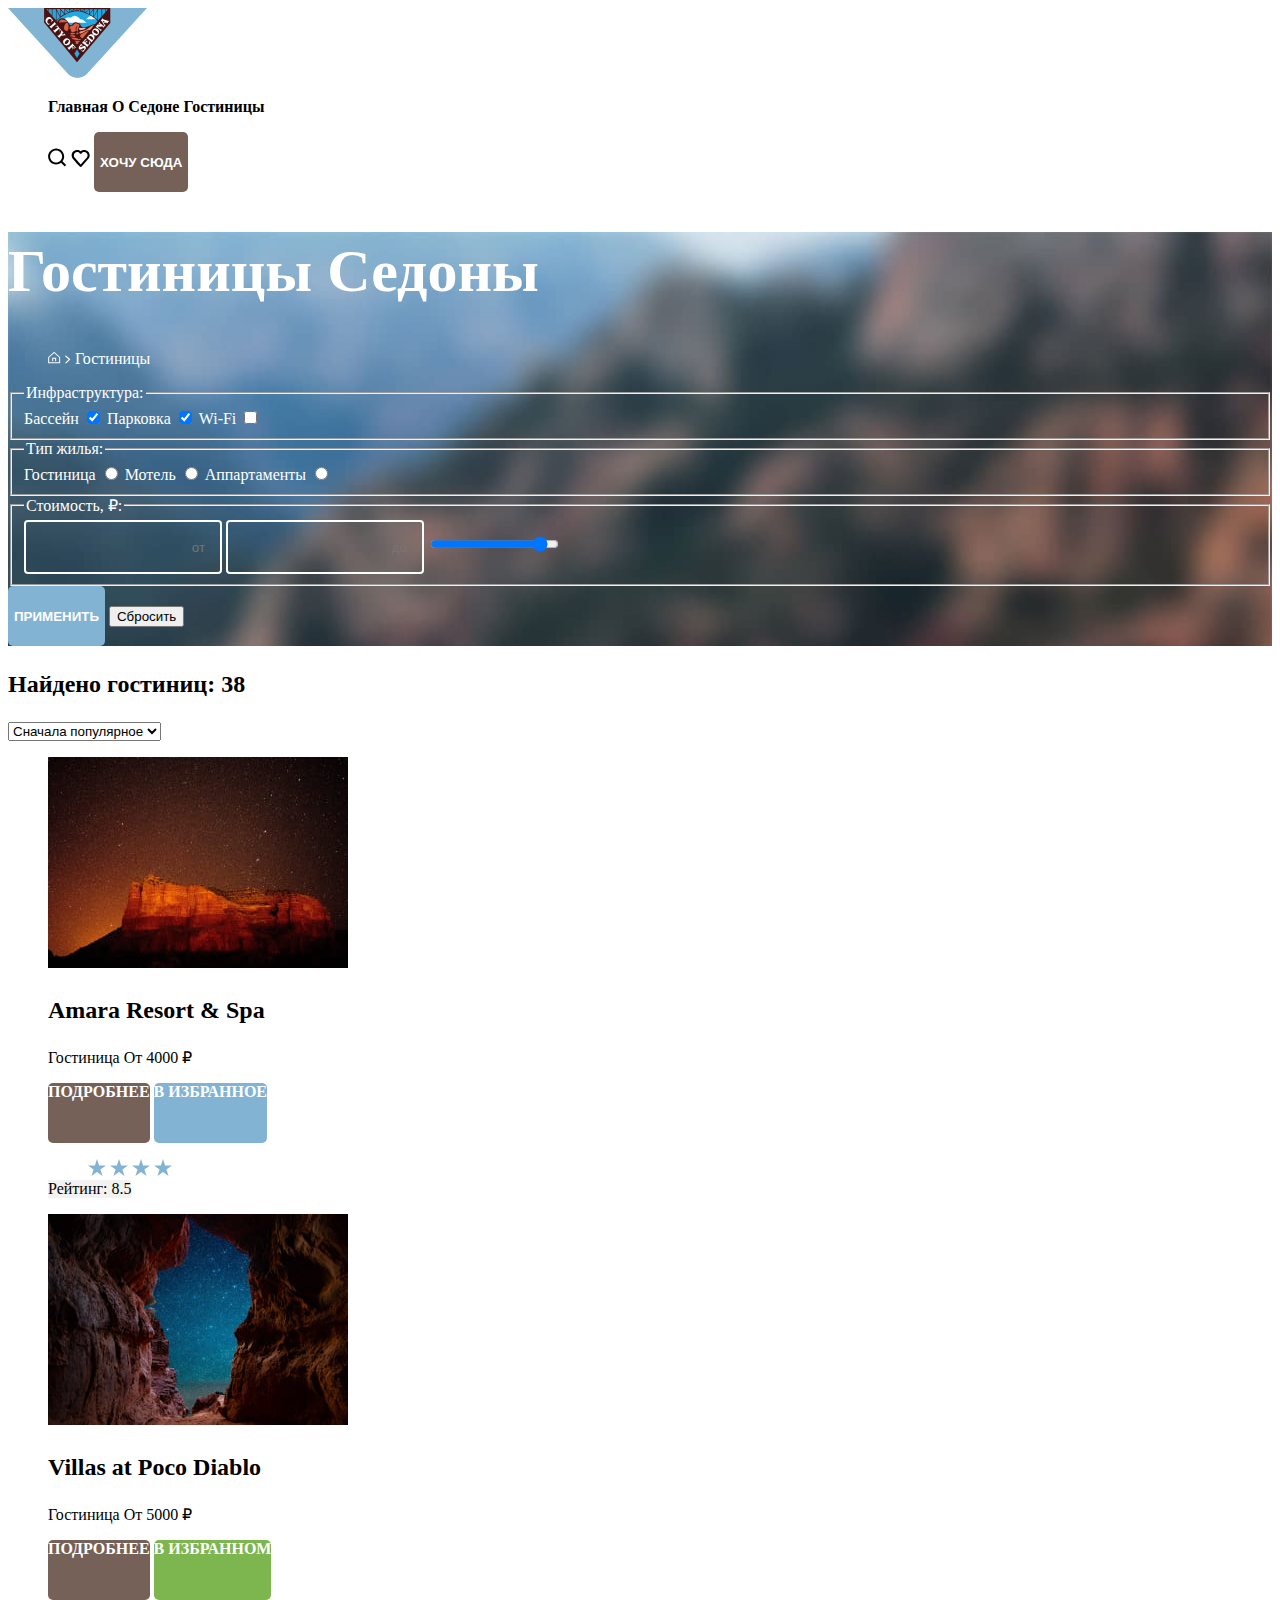
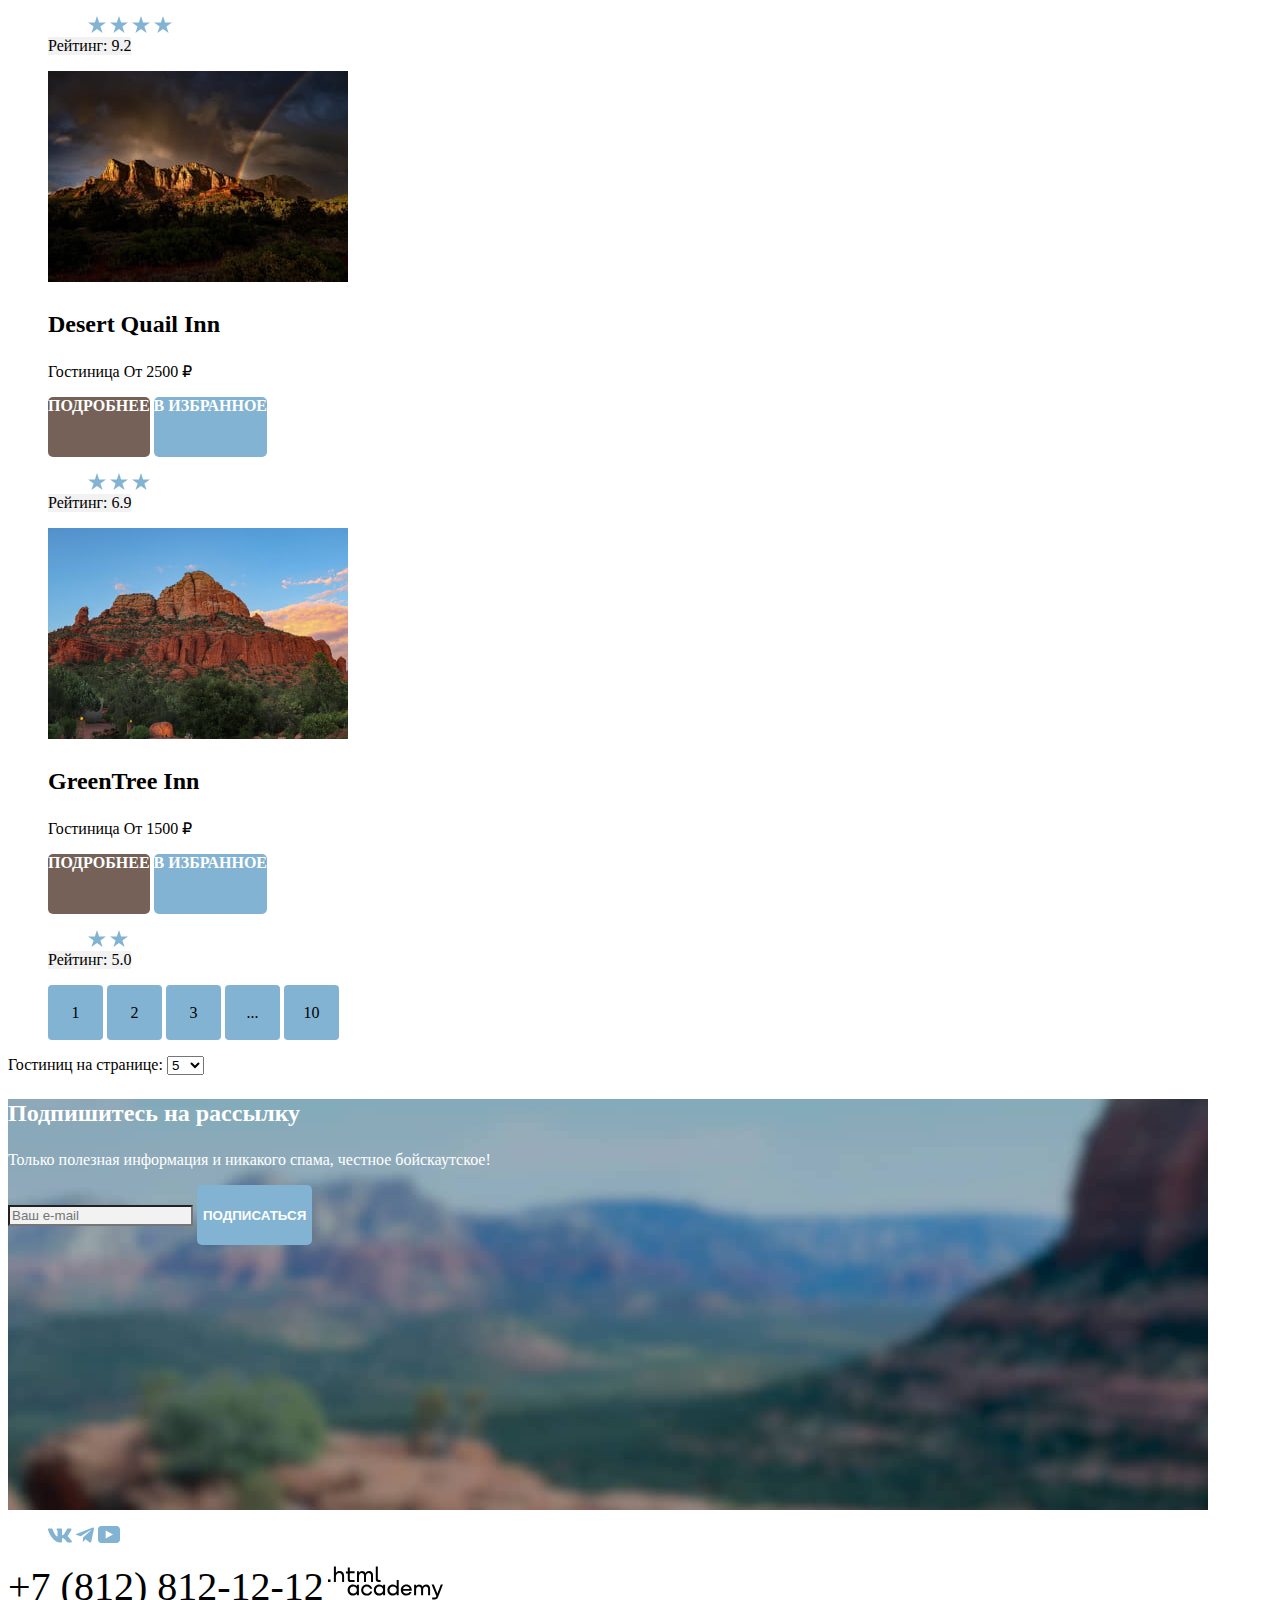
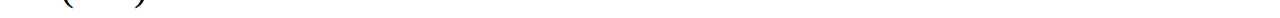
==== catalog.html @ d9f33fc0 "доработка стилизации" ====
<!DOCTYPE html>
<html lang="ru">
  <head>
    <meta charset="utf-8" />
    <title>Седона каталог</title>
    <link rel="stylesheet" href="styles/styles.css"/>
  </head>
  <body>
    <header class="page-header">
      <nav class="navigation">
        <a href="index.html" class="logo">
          <img src="images/logo.svg" height="70" width="139" alt="Логотип" />
        </a>
        <ul class="navigation-list">
          <li class="navigation-item">
            <a class="navigation-link" href="#">Главная</a>
          </li>
          <li class="navigation-item">
            <a class="navigation-link" href="#">О Седоне</a>
          </li>
          <li class="navigation-item current-page">
            <a class="navigation-link" href="#">Гостиницы</a>
          </li>
        </ul>
        <ul class="navigation-list navigation-user">
          <li class="navigation-item">
            <a class="navigation-link search" href="#">
              <span class="visually-hidden"> Поиск </span>
            </a>
          </li>
          <li class="navigation-item">
            <a class="navigation-link favorite" href="#">
              <span class="visually-hidden"> Избранное </span>
            </a>
          </li>
          <li class="navigation-item">
            <button class="button button-brown">Хочу сюда</button>
          </li>
        </ul>
      </nav>
    </header>
    <main class="inner">
      <section class="filter_block">
        <header class="inner-header">
          <h1 class="inner-header-title headline_1">Гостиницы Седоны</h1>
          <ol class="breadcrubs">
            <li class="breadcrubs-item">
              <a class="home_page" href="index.html">
                <span class="visually-hidden"> Главная </span>
              </a>
            </li>
            <li class="breadcrubs-item">
              <span class="breadcrubs_arrow"></span>
            </li>
            <li class="breadcrubs-item">
              <a class="breadcrubs_hotels"> Гостиницы </a>
            </li>
          </ol>
        </header>
        <section class="filter">
          <h2 class="visually-hidden headline_2">Фильтрация каталога</h2>
          <form action="https://echo.htmlacademy.ru/" method="post">
            <fieldset class="infra">
              <legend>Инфраструктура:</legend>
              <label>
                Бассейн
                <input type="checkbox" name="swimming-pool" checked />
              </label>
              <label>
                Парковка
                <input type="checkbox" name="parking" checked />
              </label>
              <label>
                Wi-Fi
                <input type="checkbox" name="wi-fi" />
              </label>
            </fieldset>
            <fieldset class="type">
              <legend>Тип жилья:</legend>
              <label>
                Гостиница
                <input type="radio" name="type" value="Hotel" />
              </label>
              <label>
                Мотель
                <input type="radio" name="type" value="Motel" />
              </label>
              <label>
                Аппартаменты
                <input type="radio" name="type" value="Apartments" />
              </label>
            </fieldset>
            <fieldset class="price-filter">
              <legend>Стоимость, ₽:</legend>
              <input
                class="begin-price"
                name="begin-price"
                type="text"
                placeholder="от"
              />
              <input
                class="end-price"
                name="end-price"
                type="text"
                placeholder="до"
              />
              <input type="range" min="0" max="10000" step="100" value="9000" />
            </fieldset>
            <button class="button button-blue" type="submit">Применить</button>
            <button class="reset-button" type="reset">Сбросить</button>
          </form>
        </section>
      </section>
      <section class="catalog-sort">
        <h2 class="visually-hidden headline_2">Каталог гостиниц</h2>
        <h3 class="count-of-hotels headline_3">Найдено гостиниц: 38</h3>
        <select class="sort" aria-label="Сортировка">
          <option value="popular">Сначала популярное</option>
          <option value="cheap">Сначала дешёвое</option>
          <option value="expensive">Сначала дорогое</option>
        </select>
      </section>
      <section class="catalog">
        <ul class="hotel-list">
          <li class="hotel-card">
            <a class="hotel-card-link" href="#">
              <img
                src="images/catalog/hotel-1.jpg"
                width="300"
                height="211"
                alt="Amara Resort & Spa"
              />
              <h3 class="hotel-card-title headline_3">Amara Resort & Spa</h3>
            </a>
            <p class="texts">
              <span class="hotel-type">Гостиница</span>
              <span class="hotel-price">От 4000 ₽</span>
            </p>
            <p class="btns">
              <a class="button button-brown" href="#">Подробнее</a>
              <a class="button button-blue" href="#">В избранное</a>
            </p>
            <p class="rating">
              <ul class="stars">
                <li><span></span></li>
                <li><span></span></li>
                <li><span></span></li>
                <li><span></span></li>
              </ul>
              <span class="rate-text">Рейтинг: 8.5</span>
            </p>
          </li>
          <li class="hotel-card">
            <a class="hotel-card-link" href="#">
              <img
                src="images/catalog/hotel-2.jpg"
                width="300"
                height="211"
                alt="Villas at Poco Diablo"
              />
              <h3 class="hotel-card-title headline_3">Villas at Poco Diablo</h3>
            </a>
            <p class="texts">
              <span class="hotel-type">Гостиница</span>
              <span class="hotel-price">От 5000 ₽</span>
            </p>
            <p class="btns">
              <a class="button button-brown" href="#">Подробнее</a>
              <a class="button button-green" href="#">В избранном</a>
            </p>
            <p class="rating">
              <ul class="stars">
                <li><span></span></li>
                <li><span></span></li>
                <li><span></span></li>
                <li><span></span></li>
              </ul>
              <span class="rate-text">Рейтинг: 9.2</span>
            </p>
          </li>
          <li class="hotel-card">
            <a class="hotel-card-link" href="#">
              <img
                src="images/catalog/hotel-3.jpg"
                width="300"
                height="211"
                alt="Desert Quail Inn"
              />
              <h3 class="hotel-card-title headline_3">Desert Quail Inn</h3>
            </a>
            <p class="texts">
              <span class="hotel-type">Гостиница</span>
              <span class="hotel-price">От 2500 ₽</span>
            </p>
            <p class="btns">
              <a class="button button-brown" href="#">Подробнее</a>
              <a class="button button-blue" href="#">В избранное</a>
            </p>
            <p class="rating">
              <ul class="stars">
                <li><span></span></li>
                <li><span></span></li>
                <li><span></span></li>
              </ul>
              <span class="rate-text">Рейтинг: 6.9</span>
            </p>
          </li>
          <li class="hotel-card">
            <a class="hotel-card-link" href="#">
              <img
                src="images/catalog/hotel-4.jpg"
                width="300"
                height="211"
                alt="GreenTree Inn"
              />
              <h3 class="hotel-card-title headline_3">GreenTree Inn</h3>
            </a>
            <p class="texts">
              <span class="hotel-type">Гостиница</span>
              <span class="hotel-price">От 1500 ₽</span>
            </p>
            <p class="btns">
              <a class="button button-brown" href="#">Подробнее</a>
              <a class="button button-blue" href="#">В избранное</a>
            </p>
            <p class="rating">
              <ul class="stars">
                <li><span></span></li>
                <li><span></span></li>
              </ul>
              <span class="rate-text">Рейтинг: 5.0</span>
            </p>
          </li>
        </ul>
        <div class="decorate"></div>
        <div class="paginatoin">
          <ul class="pagination-list">
            <li class="pagination-item">
              <a class="pagination-link pagination-current">1</a>
            </li>
            <li class="pagination-item">
              <a class="pagination-link" href="#">2</a>
            </li>
            <li class="pagination-item">
              <a class="pagination-link" href="#">3</a>
            </li>
            <li class="pagination-item">
              <a class="pagination-link" href="#">...</a>
            </li>
            <li class="pagination-item">
              <a class="pagination-link" href="#">10</a>
            </li>
          </ul>
          <span class="hotels-on-page-text">Гостиниц на странице:</span>
          <select class="hotels-on-page-input">
            <option>5</option>
            <option>10</option>
            <option>15</option>
            <option>20</option>
          </select>
        </div>
      </section>
      <section class="subscribe">
        <h3 class="headline_3">Подпишитесь на рассылку</h3>
        <p>
          Только полезная информация и никакого спама, честное бойскаутское!
        </p>
        <form action="https://echo.htmlacademy.ru/" method="post">
          <input type="email" name="e-mail" placeholder="Ваш e-mail" />
          <button class="button button-blue" type="submit">Подписаться</button>
        </form>
      </section>
    </main>
    <footer>
      <ul class="social-list">
        <li>
          <a class="social-vk" href="https://vk.com/htmlacademy">
            <span class="visually-hidden">Вконтакте</span>
          </a>
        </li>
        <li>
          <a class="social-telegramm" href="https://t.me/htmlacademy">
            <span class="visually-hidden">Телеграмм</span>
          </a>
        </li>
        <li>
          <a class="social-youtube" href="https://www.youtube.com/user/htmlacademyru">
            <span class="visually-hidden">Youtube</span>
          </a>
        </li>
      </ul>
      <a class="telnumber" href="tel:88128121212">+7 (812) 812-12-12</a>
      <a class="htmlacademy-logo" href="https://htmlacademy.ru/">
        <img
          src="images/htmlacademy_logo.svg"
          width="115"
          height="34"
          alt="Логотип htmlacademy"
        />
      </a>
    </footer>
  </body>
</html>
---- styles/styles.css ----
@font-face {
  font-family: "PT Sans";
  font-style: normal;
  font-weight: 400;
  src: url("../fonts/ptsans-400.woff2") format("woff2");
  font-display: swap;
}

@font-face {
  font-family: "PT Sans";
  font-style: normal;
  font-weight: 700;
  src: url("../fonts/ptsans-700.woff2") format("woff2");
  font-display: swap;
}

.visually-hidden {
  display: none;
}

.navigation li {
  display: inline;
  list-style: none;
  font-weight: 700;
}
.search::before {
  content: url(../images/search.svg);
}

.favorite::before {
  content: url(../images/favorite.svg);
}

body {
  font-family: "PT Sans";
}

.visually-hidden {
  display: none;
}

.search-hotel span {
  font-weight: 700;
  font-size: 30px;
  line-height: 36px;
}

.telnumber {
  font-size: 40px;
}

.headline_1 {
  font-weight: 700;
  font-size: 60px;
  line-height: 78px;
}

.headline_2 {
  font-weight: 700;
  font-size: 30px;
  line-height: 36px;
}

.headline_3 {
  font-weight: 700;
  font-size: 24px;
  line-height: 28px;
}

.welcome {
  background-image: url(../images/index_background.jpg);
  background-repeat: no-repeat;
}

.welcome-footer h2 {
  text-transform: uppercase;
}

.welcome-decoration {
  background-image: url(../images/decorate_header.svg);
  background-repeat: no-repeat;
  height: 57px;
}

.advantages-item {
  background-color: rgba(131, 179, 211, 1);
  color: #fff;
}

.advantages-item:nth-child(2n+3) {
  background-color: rgba(131, 179, 211, 0.12);
  color: black;
}

.advantages-item:nth-child(4) {
  background-color: rgba(131, 179, 211, 0.2);
  color: black;
}

.advantages-subitem:nth-child(2n+1) {
  background-color: rgba(131, 179, 211, 0.12);
}

.subscribe {
  background-image: url(../images/subscribe_background.jpg);
  background-repeat: no-repeat;
  color: #fff;
  height: 411px;
}

.filter_block {
  background-image: url(../images/catalog_background.jpg);
  background-repeat: no-repeat;
  background-size: cover;
  color: #fff;
}

.inner-header a {
  color: #fff;
}

a {
  text-decoration: none;
  color: black;
}

li {
  list-style: none;
}
a.button {
  display: inline-block;
}

.button {
  text-transform: uppercase;
  color: #fff;
  font-weight: 700;
  border-radius: 5px;
  height: 60px;
  border: none;
  text-align: right;
}

.begin-price, .end-price {
  height: 48px;
  border: 2px #fff solid;
  border-radius: 4px;
  color: #fff;
  background: transparent;
  padding-right: 15px;
}

.begin-price, .end-price::placeholder {
  text-align: end;
}

.button-brown {
  background: rgba(117, 97, 87, 1);
}

.button-blue {
  background: rgba(130, 179, 211, 1);
}

.button-green {
  background: rgba(125, 181, 79, 1);
}

input {
  background-color: rgba(242, 242, 242, 1);
}

.rate-text {
  display: inline-block;
  background-color: rgba(242, 242, 242, 1);
}

.stars li {
  display: inline;
  background-repeat: no-repeat;
}

.stars span::before {
  content: url(../images/catalog/star.svg);
}

.social-list li {
  display: inline;
  list-style: none;
}

.social-vk::before {
  content: url(../images/vkontakte_icon.svg);
}

.social-telegramm::before {
  content: url(../images/telegram_icon.svg);
}

.social-youtube::before {
  content: url(../images/youtube_icon.svg);
}

.pagination-item {
  display: inline-block;
  text-align: center;

}

.pagination-link {
  display: block;
  width: 55px;
  height: 55px;
  border-radius: 4px;
  line-height: 55px;
  background-color: rgba(130, 179, 211, 1);
}

.breadcrubs-item {
  display: inline;
  list-style: none;
}

.home_page::after {
  content: url(../images/breadcrubs_home.svg);
}

.breadcrubs_arrow::before{
  content: url(../images/arrow.svg);
}
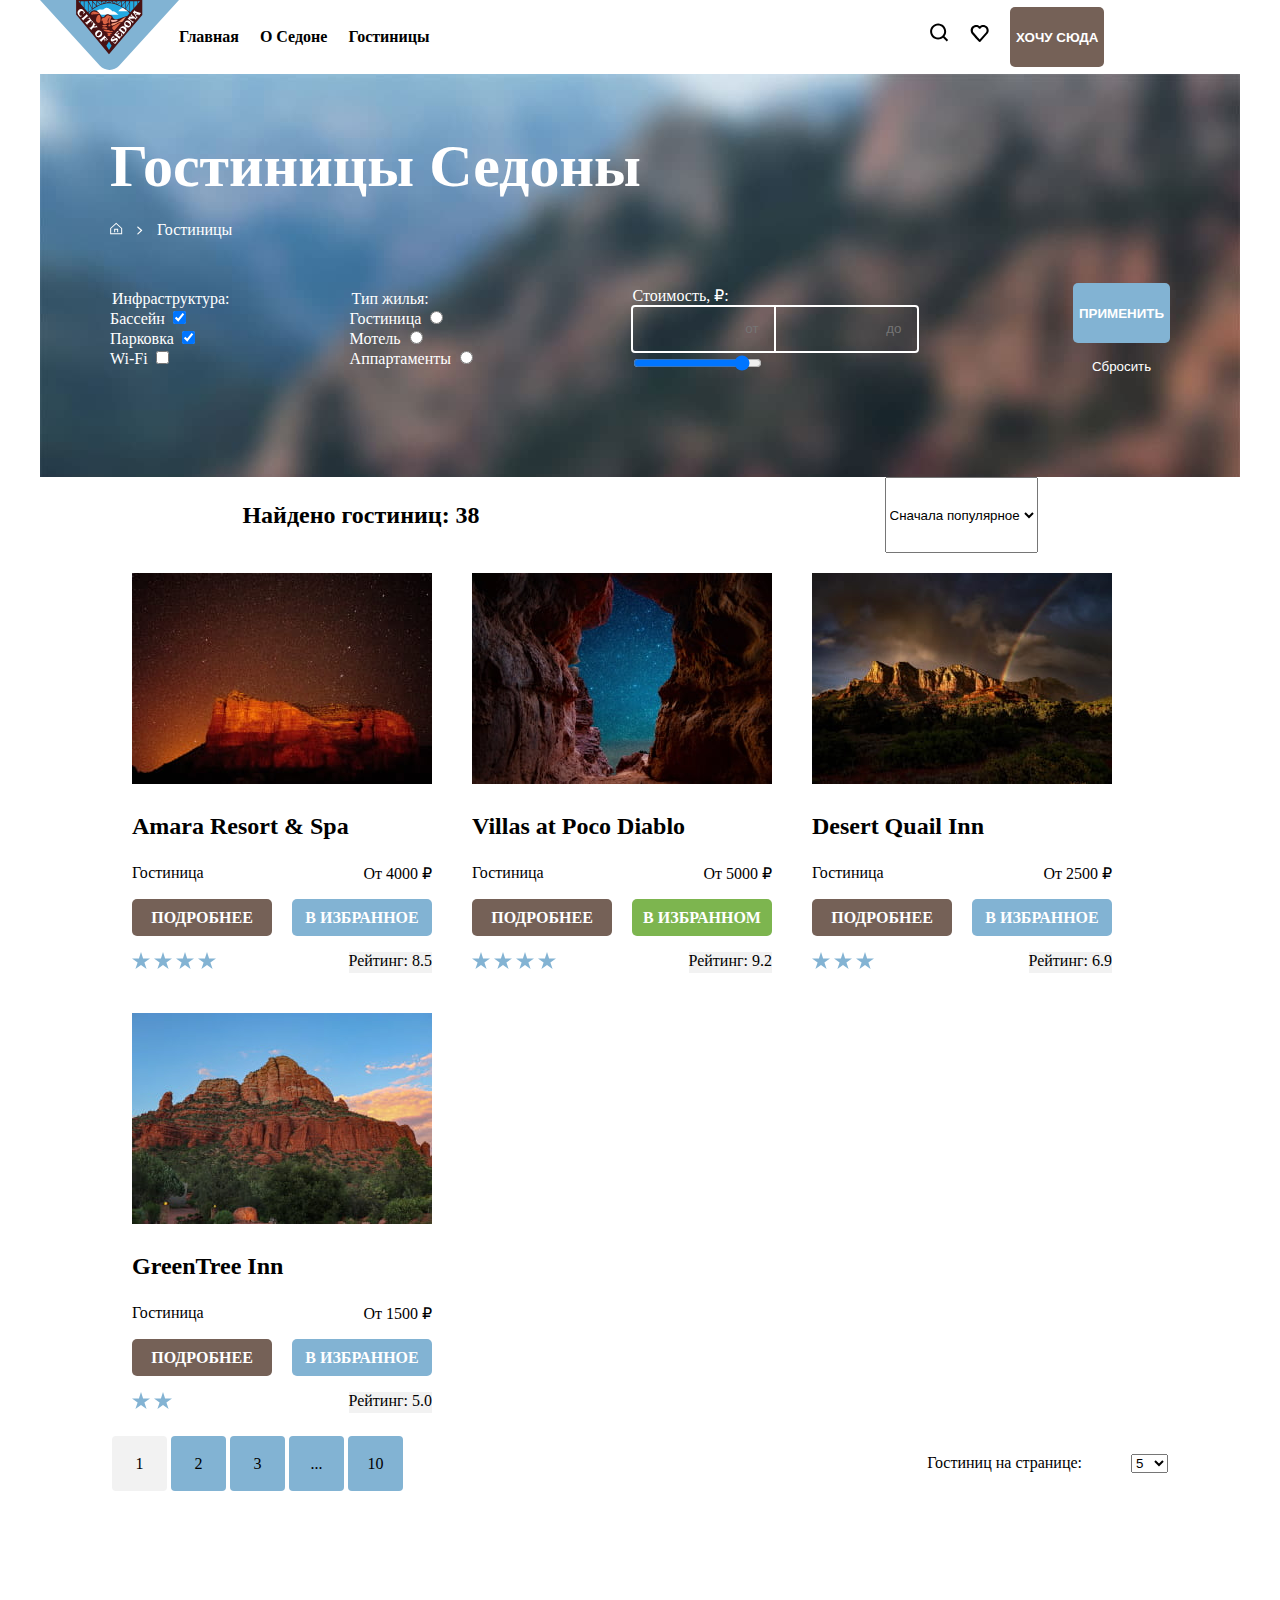
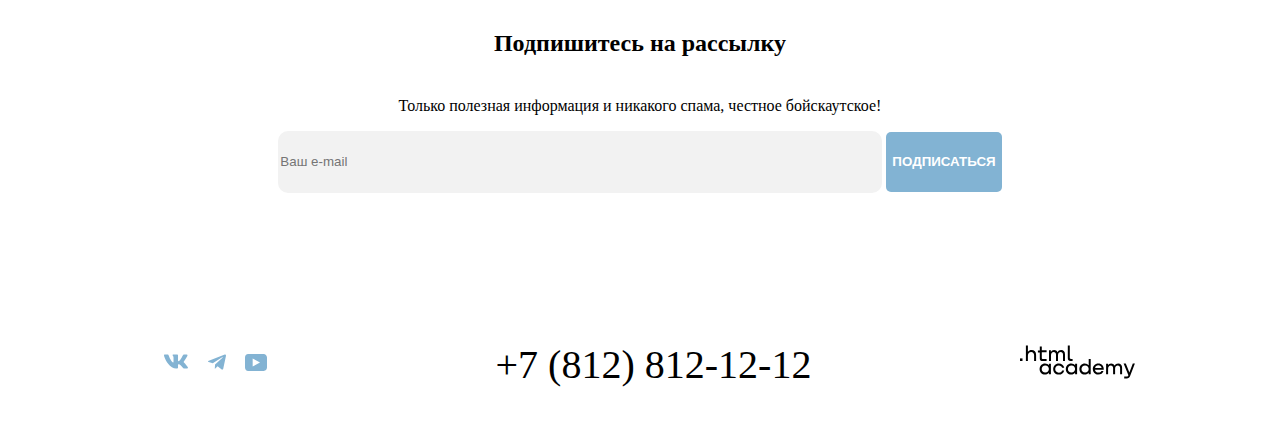
==== commit 7a3cda06: "Merge pull request #5 from Tolyzenkov/master" ====
--- a/catalog.html
+++ b/catalog.html
@@ -1,10 +1,12 @@
 <!DOCTYPE html>
 <html lang="ru">
+
   <head>
     <meta charset="utf-8" />
     <title>Седона каталог</title>
-    <link rel="stylesheet" href="styles/styles.css"/>
+    <link rel="stylesheet" href="styles/styles.css" />
   </head>
+
   <body>
     <header class="page-header">
       <nav class="navigation">
@@ -13,7 +15,7 @@
         </a>
         <ul class="navigation-list">
           <li class="navigation-item">
-            <a class="navigation-link" href="#">Главная</a>
+            <a class="navigation-link" href="index.html">Главная</a>
           </li>
           <li class="navigation-item">
             <a class="navigation-link" href="#">О Седоне</a>
@@ -40,236 +42,216 @@
       </nav>
     </header>
     <main class="inner">
-      <section class="filter_block">
-        <header class="inner-header">
-          <h1 class="inner-header-title headline_1">Гостиницы Седоны</h1>
-          <ol class="breadcrubs">
-            <li class="breadcrubs-item">
-              <a class="home_page" href="index.html">
-                <span class="visually-hidden"> Главная </span>
-              </a>
-            </li>
-            <li class="breadcrubs-item">
-              <span class="breadcrubs_arrow"></span>
-            </li>
-            <li class="breadcrubs-item">
-              <a class="breadcrubs_hotels"> Гостиницы </a>
-            </li>
-          </ol>
-        </header>
-        <section class="filter">
-          <h2 class="visually-hidden headline_2">Фильтрация каталога</h2>
+      <div class="inner_wrapper">
+        <section class="filter_block">
+          <div class="filter_block_wrapper">
+            <header class="inner-header">
+              <h1 class="inner-header-title headline_1">Гостиницы Седоны</h1>
+              <ol class="breadcrubs">
+                <li class="breadcrubs-item">
+                  <a class="home_page" href="index.html">
+                    <span class="visually-hidden"> Главная </span>
+                  </a>
+                </li>
+                <li class="breadcrubs-item">
+                  <span class="breadcrubs_arrow"></span>
+                </li>
+                <li class="breadcrubs-item">
+                  <a class="breadcrubs_hotels"> Гостиницы </a>
+                </li>
+              </ol>
+            </header>
+            <section class="filter">
+              <h2 class="visually-hidden headline_2">Фильтрация каталога</h2>
+              <form class="filter_form" action="https://echo.htmlacademy.ru/" method="post">
+                <div class="filter_type_wrapper">
+                  <fieldset class="infra">
+                    <legend>Инфраструктура:</legend>
+                    <label>
+                      Бассейн
+                      <input type="checkbox" name="swimming-pool" checked />
+                    </label>
+                    <label>
+                      Парковка
+                      <input type="checkbox" name="parking" checked />
+                    </label>
+                    <label>
+                      Wi-Fi
+                      <input type="checkbox" name="wi-fi" />
+                    </label>
+                  </fieldset>
+                  <fieldset class="type">
+                    <legend>Тип жилья:</legend>
+                    <label>
+                      Гостиница
+                      <input type="radio" name="type" value="Hotel" />
+                    </label>
+                    <label>
+                      Мотель
+                      <input type="radio" name="type" value="Motel" />
+                    </label>
+                    <label>
+                      Аппартаменты
+                      <input type="radio" name="type" value="Apartments" />
+                    </label>
+                  </fieldset>
+                </div>
+                <fieldset class="price-filter">
+                  <legend>Стоимость, ₽:</legend>
+                  <input class="begin-price" name="begin-price" type="text" placeholder="от" />
+                  <input class="end-price" name="end-price" type="text" placeholder="до" />
+                  <input type="range" min="0" max="10000" step="100" value="9000" />
+                </fieldset>
+                <div class="filter_buttons_wrapper">
+                  <button class="button button-blue" type="submit">Применить</button>
+                  <button class="reset-button" type="reset">Сбросить</button>
+                </div>
+              </form>
+            </section>
+          </div>
+        </section>
+        <section class="catalog-sort">
+          <h2 class="visually-hidden headline_2">Каталог гостиниц</h2>
+          <h3 class="count-of-hotels headline_3">Найдено гостиниц: 38</h3>
+          <select class="sort" aria-label="Сортировка">
+            <option value="popular">Сначала популярное</option>
+            <option value="cheap">Сначала дешёвое</option>
+            <option value="expensive">Сначала дорогое</option>
+          </select>
+        </section>
+        <section class="catalog">
+          <ul class="hotel-list">
+            <li class="hotel-card">
+              <a class="hotel-card-link" href="#">
+                <img src="images/catalog/hotel-1.jpg" width="300" height="211" alt="Amara Resort & Spa" />
+                <h3 class="hotel-card-title headline_3">Amara Resort & Spa</h3>
+              </a>
+              <p class="texts">
+                <span class="hotel-type">Гостиница</span>
+                <span class="hotel-price">От 4000 ₽</span>
+              </p>
+              <p class="btns">
+                <a class="button button-brown card-button" href="#">Подробнее</a>
+                <a class="button button-blue card-button" href="#">В избранное</a>
+              </p>
+              <div class="rating">
+                <ul class="stars">
+                  <li><span></span></li>
+                  <li><span></span></li>
+                  <li><span></span></li>
+                  <li><span></span></li>
+                </ul>
+                <span class="rate-text">Рейтинг: 8.5</span>
+              </div>
+            </li>
+            <li class="hotel-card">
+              <a class="hotel-card-link" href="#">
+                <img src="images/catalog/hotel-2.jpg" width="300" height="211" alt="Villas at Poco Diablo" />
+                <h3 class="hotel-card-title headline_3">Villas at Poco Diablo</h3>
+              </a>
+              <p class="texts">
+                <span class="hotel-type">Гостиница</span>
+                <span class="hotel-price">От 5000 ₽</span>
+              </p>
+              <p class="btns">
+                <a class="button button-brown card-button" href="#">Подробнее</a>
+                <a class="button button-green card-button" href="#">В избранном</a>
+              </p>
+              <div class="rating">
+                <ul class="stars">
+                  <li><span></span></li>
+                  <li><span></span></li>
+                  <li><span></span></li>
+                  <li><span></span></li>
+                </ul>
+                <span class="rate-text">Рейтинг: 9.2</span>
+              </div>
+            </li>
+            <li class="hotel-card">
+              <a class="hotel-card-link" href="#">
+                <img src="images/catalog/hotel-3.jpg" width="300" height="211" alt="Desert Quail Inn" />
+                <h3 class="hotel-card-title headline_3">Desert Quail Inn</h3>
+              </a>
+              <p class="texts">
+                <span class="hotel-type">Гостиница</span>
+                <span class="hotel-price">От 2500 ₽</span>
+              </p>
+              <p class="btns">
+                <a class="button button-brown card-button" href="#">Подробнее</a>
+                <a class="button button-blue card-button" href="#">В избранное</a>
+              </p>
+              <div class="rating">
+                <ul class="stars">
+                  <li><span></span></li>
+                  <li><span></span></li>
+                  <li><span></span></li>
+                </ul>
+                <span class="rate-text">Рейтинг: 6.9</span>
+              </div>
+            </li>
+            <li class="hotel-card">
+              <a class="hotel-card-link" href="#">
+                <img src="images/catalog/hotel-4.jpg" width="300" height="211" alt="GreenTree Inn" />
+                <h3 class="hotel-card-title headline_3">GreenTree Inn</h3>
+              </a>
+              <p class="texts">
+                <span class="hotel-type">Гостиница</span>
+                <span class="hotel-price">От 1500 ₽</span>
+              </p>
+              <p class="btns">
+                <a class="button button-brown card-button" href="#">Подробнее</a>
+                <a class="button button-blue card-button" href="#">В избранное</a>
+              </p>
+              <div class="rating">
+                <ul class="stars">
+                  <li><span></span></li>
+                  <li><span></span></li>
+                </ul>
+                <span class="rate-text">Рейтинг: 5.0</span>
+              </div>
+            </li>
+          </ul>
+          <div class="decorate"></div>
+          <div class="pagination">
+            <ul class="pagination-list">
+              <li class="pagination-item">
+                <a class="pagination-link  pagination-current">1</a>
+              </li>
+              <li class="pagination-item">
+                <a class="pagination-link" href="#">2</a>
+              </li>
+              <li class="pagination-item">
+                <a class="pagination-link" href="#">3</a>
+              </li>
+              <li class="pagination-item">
+                <a class="pagination-link" href="#">...</a>
+              </li>
+              <li class="pagination-item">
+                <a class="pagination-link" href="#">10</a>
+              </li>
+            </ul>
+            <div class="hotels-on-page-wrapper">
+              <span class="hotels-on-page-text">Гостиниц на странице:</span>
+              <select class="hotels-on-page-input">
+                <option>5</option>
+                <option>10</option>
+                <option>15</option>
+                <option>20</option>
+              </select>
+            </div>
+          </div>
+        </section>
+        <section class="subscribe subscribe-inner">
+          <h3 class="headline_3">Подпишитесь на рассылку</h3>
+          <p>
+            Только полезная информация и никакого спама, честное бойскаутское!
+          </p>
           <form action="https://echo.htmlacademy.ru/" method="post">
-            <fieldset class="infra">
-              <legend>Инфраструктура:</legend>
-              <label>
-                Бассейн
-                <input type="checkbox" name="swimming-pool" checked />
-              </label>
-              <label>
-                Парковка
-                <input type="checkbox" name="parking" checked />
-              </label>
-              <label>
-                Wi-Fi
-                <input type="checkbox" name="wi-fi" />
-              </label>
-            </fieldset>
-            <fieldset class="type">
-              <legend>Тип жилья:</legend>
-              <label>
-                Гостиница
-                <input type="radio" name="type" value="Hotel" />
-              </label>
-              <label>
-                Мотель
-                <input type="radio" name="type" value="Motel" />
-              </label>
-              <label>
-                Аппартаменты
-                <input type="radio" name="type" value="Apartments" />
-              </label>
-            </fieldset>
-            <fieldset class="price-filter">
-              <legend>Стоимость, ₽:</legend>
-              <input
-                class="begin-price"
-                name="begin-price"
-                type="text"
-                placeholder="от"
-              />
-              <input
-                class="end-price"
-                name="end-price"
-                type="text"
-                placeholder="до"
-              />
-              <input type="range" min="0" max="10000" step="100" value="9000" />
-            </fieldset>
-            <button class="button button-blue" type="submit">Применить</button>
-            <button class="reset-button" type="reset">Сбросить</button>
+            <input type="email" name="e-mail" placeholder="Ваш e-mail" />
+            <button class="button button-blue" type="submit">Подписаться</button>
           </form>
         </section>
-      </section>
-      <section class="catalog-sort">
-        <h2 class="visually-hidden headline_2">Каталог гостиниц</h2>
-        <h3 class="count-of-hotels headline_3">Найдено гостиниц: 38</h3>
-        <select class="sort" aria-label="Сортировка">
-          <option value="popular">Сначала популярное</option>
-          <option value="cheap">Сначала дешёвое</option>
-          <option value="expensive">Сначала дорогое</option>
-        </select>
-      </section>
-      <section class="catalog">
-        <ul class="hotel-list">
-          <li class="hotel-card">
-            <a class="hotel-card-link" href="#">
-              <img
-                src="images/catalog/hotel-1.jpg"
-                width="300"
-                height="211"
-                alt="Amara Resort & Spa"
-              />
-              <h3 class="hotel-card-title headline_3">Amara Resort & Spa</h3>
-            </a>
-            <p class="texts">
-              <span class="hotel-type">Гостиница</span>
-              <span class="hotel-price">От 4000 ₽</span>
-            </p>
-            <p class="btns">
-              <a class="button button-brown" href="#">Подробнее</a>
-              <a class="button button-blue" href="#">В избранное</a>
-            </p>
-            <p class="rating">
-              <ul class="stars">
-                <li><span></span></li>
-                <li><span></span></li>
-                <li><span></span></li>
-                <li><span></span></li>
-              </ul>
-              <span class="rate-text">Рейтинг: 8.5</span>
-            </p>
-          </li>
-          <li class="hotel-card">
-            <a class="hotel-card-link" href="#">
-              <img
-                src="images/catalog/hotel-2.jpg"
-                width="300"
-                height="211"
-                alt="Villas at Poco Diablo"
-              />
-              <h3 class="hotel-card-title headline_3">Villas at Poco Diablo</h3>
-            </a>
-            <p class="texts">
-              <span class="hotel-type">Гостиница</span>
-              <span class="hotel-price">От 5000 ₽</span>
-            </p>
-            <p class="btns">
-              <a class="button button-brown" href="#">Подробнее</a>
-              <a class="button button-green" href="#">В избранном</a>
-            </p>
-            <p class="rating">
-              <ul class="stars">
-                <li><span></span></li>
-                <li><span></span></li>
-                <li><span></span></li>
-                <li><span></span></li>
-              </ul>
-              <span class="rate-text">Рейтинг: 9.2</span>
-            </p>
-          </li>
-          <li class="hotel-card">
-            <a class="hotel-card-link" href="#">
-              <img
-                src="images/catalog/hotel-3.jpg"
-                width="300"
-                height="211"
-                alt="Desert Quail Inn"
-              />
-              <h3 class="hotel-card-title headline_3">Desert Quail Inn</h3>
-            </a>
-            <p class="texts">
-              <span class="hotel-type">Гостиница</span>
-              <span class="hotel-price">От 2500 ₽</span>
-            </p>
-            <p class="btns">
-              <a class="button button-brown" href="#">Подробнее</a>
-              <a class="button button-blue" href="#">В избранное</a>
-            </p>
-            <p class="rating">
-              <ul class="stars">
-                <li><span></span></li>
-                <li><span></span></li>
-                <li><span></span></li>
-              </ul>
-              <span class="rate-text">Рейтинг: 6.9</span>
-            </p>
-          </li>
-          <li class="hotel-card">
-            <a class="hotel-card-link" href="#">
-              <img
-                src="images/catalog/hotel-4.jpg"
-                width="300"
-                height="211"
-                alt="GreenTree Inn"
-              />
-              <h3 class="hotel-card-title headline_3">GreenTree Inn</h3>
-            </a>
-            <p class="texts">
-              <span class="hotel-type">Гостиница</span>
-              <span class="hotel-price">От 1500 ₽</span>
-            </p>
-            <p class="btns">
-              <a class="button button-brown" href="#">Подробнее</a>
-              <a class="button button-blue" href="#">В избранное</a>
-            </p>
-            <p class="rating">
-              <ul class="stars">
-                <li><span></span></li>
-                <li><span></span></li>
-              </ul>
-              <span class="rate-text">Рейтинг: 5.0</span>
-            </p>
-          </li>
-        </ul>
-        <div class="decorate"></div>
-        <div class="paginatoin">
-          <ul class="pagination-list">
-            <li class="pagination-item">
-              <a class="pagination-link pagination-current">1</a>
-            </li>
-            <li class="pagination-item">
-              <a class="pagination-link" href="#">2</a>
-            </li>
-            <li class="pagination-item">
-              <a class="pagination-link" href="#">3</a>
-            </li>
-            <li class="pagination-item">
-              <a class="pagination-link" href="#">...</a>
-            </li>
-            <li class="pagination-item">
-              <a class="pagination-link" href="#">10</a>
-            </li>
-          </ul>
-          <span class="hotels-on-page-text">Гостиниц на странице:</span>
-          <select class="hotels-on-page-input">
-            <option>5</option>
-            <option>10</option>
-            <option>15</option>
-            <option>20</option>
-          </select>
-        </div>
-      </section>
-      <section class="subscribe">
-        <h3 class="headline_3">Подпишитесь на рассылку</h3>
-        <p>
-          Только полезная информация и никакого спама, честное бойскаутское!
-        </p>
-        <form action="https://echo.htmlacademy.ru/" method="post">
-          <input type="email" name="e-mail" placeholder="Ваш e-mail" />
-          <button class="button button-blue" type="submit">Подписаться</button>
-        </form>
-      </section>
+      </div>
     </main>
     <footer>
       <ul class="social-list">
@@ -291,13 +273,9 @@
       </ul>
       <a class="telnumber" href="tel:88128121212">+7 (812) 812-12-12</a>
       <a class="htmlacademy-logo" href="https://htmlacademy.ru/">
-        <img
-          src="images/htmlacademy_logo.svg"
-          width="115"
-          height="34"
-          alt="Логотип htmlacademy"
-        />
+        <img src="images/htmlacademy_logo.svg" width="115" height="34" alt="Логотип htmlacademy" />
       </a>
     </footer>
   </body>
+
 </html>
--- a/styles/styles.css
+++ b/styles/styles.css
@@ -23,6 +23,39 @@
   list-style: none;
   font-weight: 700;
 }
+
+.navigation {
+  margin: 0 auto;
+  width: 1200px;
+  display: flex;
+  align-items: center;
+}
+
+.navigation-list {
+  margin: 0;
+  padding: 0;
+  width: 500px;
+}
+
+.navigation-user {
+  width: 310px;
+  margin-left: auto;
+}
+
+.navigation-item {
+  margin-right: 17px;
+}
+
+.inner_wrapper {
+  width: 1200px;
+  margin: 0 auto;
+}
+
+.container {
+  width: 1200px;
+  margin: 0 auto;
+}
+
 .search::before {
   content: url(../images/search.svg);
 }
@@ -31,20 +64,77 @@
   content: url(../images/favorite.svg);
 }
 
+html {
+  height: 100%;
+}
+
 body {
+  margin: 0;
+  display: flex;
+  min-height: 100%;
+  flex-direction: column;
   font-family: "PT Sans";
+}
+
+fieldset {
+  border: none;
+  padding: 0;
+  margin: 0;
+}
+
+ol,
+ul {
+  padding: 0;
+}
+
+.main_index {
+  flex-grow: 1;
 }
 
 .visually-hidden {
   display: none;
 }
 
+.search-hotel {
+  width: 574px;
+  height: 417px;
+  margin: 0 auto;
+  display: flex;
+  flex-direction: column;
+  justify-content: space-evenly;
+  align-items: center;
+}
+
 .search-hotel span {
   font-weight: 700;
   font-size: 30px;
   line-height: 36px;
 }
 
+.search-hotel p {
+  text-align: center;
+}
+
+.hotel-list {
+  width: 1056px;
+  margin: 0 auto;
+  display: flex;
+  flex-wrap: wrap;
+  justify-content: flex-start;
+}
+
+.hotel-card {
+  margin: 20px;
+}
+
+
+.texts,
+.btns,
+.rating {
+  display: flex;
+  justify-content: space-between;
+}
+
 .telnumber {
   font-size: 40px;
 }
@@ -68,12 +158,43 @@
 }
 
 .welcome {
+  display: flex;
+  flex-direction: column;
   background-image: url(../images/index_background.jpg);
   background-repeat: no-repeat;
+  height: 485px;
+}
+
+.welcome-img {
+  display: block;
+  margin: auto;
 }
 
 .welcome-footer h2 {
   text-transform: uppercase;
+}
+
+.welcome-footer {
+  height: 282px;
+  width: 654px;
+  margin: 0 auto;
+  display: flex;
+  flex-direction: column;
+  align-items: center;
+  justify-content: center;
+}
+
+.welcome-footer h2 {
+  text-align: center;
+}
+
+footer {
+  height: 120px;
+  margin: 0 auto;
+  width: 1200px;
+  display: flex;
+  justify-content: space-around;
+  align-items: center;
 }
 
 .welcome-decoration {
@@ -82,41 +203,123 @@
   height: 57px;
 }
 
+.advantages-list {
+  display: flex;
+  flex-wrap: wrap;
+  justify-content: flex-start;
+}
+
 .advantages-item {
+  width: 400px;
+  height: 383px;
+  padding: 85px;
+  box-sizing: border-box;
+  text-align: center;
+
+}
+
+.dark {
   background-color: rgba(131, 179, 211, 1);
   color: #fff;
 }
 
-.advantages-item:nth-child(2n+3) {
+.sub_item:nth-child(2n+1) {
   background-color: rgba(131, 179, 211, 0.12);
   color: black;
 }
 
-.advantages-item:nth-child(4) {
+.advantages-item:nth-child(9) {
   background-color: rgba(131, 179, 211, 0.2);
-  color: black;
-}
-
-.advantages-subitem:nth-child(2n+1) {
+}
+
+.advantages-item:nth-child(2n+8) {
   background-color: rgba(131, 179, 211, 0.12);
 }
 
 .subscribe {
+  display: flex;
+  flex-direction: column;
+  justify-content: center;
+  align-items: center;
   background-image: url(../images/subscribe_background.jpg);
   background-repeat: no-repeat;
   color: #fff;
   height: 411px;
 }
 
+.subscribe-inner {
+  background-image: none;
+  color: black;
+}
+
 .filter_block {
+  height: 403px;
+  width: 1200px;
+  margin: 0 auto;
   background-image: url(../images/catalog_background.jpg);
   background-repeat: no-repeat;
   background-size: cover;
   color: #fff;
+  display: flex;
+  flex-direction: column;
+}
+
+.filter_block_wrapper {
+  width: 1060px;
+  height: 298px;
+  margin: auto;
+}
+
+.filter_form {
+  height: 149px;
+  display: flex;
+  justify-content: space-between;
+  align-items: center;
+}
+
+.filter_type_wrapper {
+  width: 366px;
+  display: flex;
+  justify-content: space-between;
+  align-items: center;
+}
+
+.infra {
+  display: flex;
+  flex-direction: column;
+  justify-content: flex-end;
+}
+
+.type {
+  display: flex;
+  flex-direction: column;
+  justify-content: flex-end;
+}
+
+.price-filter {
+  width: 288px;
+  display: flex;
+  align-items: center;
+  flex-wrap: wrap;
+}
+
+.filter_buttons_wrapper {
+  display: flex;
+  flex-direction: column;
 }
 
 .inner-header a {
   color: #fff;
+}
+
+.inner-header h1 {
+  margin: 0;
+}
+
+.inner-header {
+  display: flex;
+  flex-direction: column;
+  justify-content: flex-start;
 }
 
 a {
@@ -127,6 +330,7 @@
 li {
   list-style: none;
 }
+
 a.button {
   display: inline-block;
 }
@@ -138,10 +342,32 @@
   border-radius: 5px;
   height: 60px;
   border: none;
-  text-align: right;
-}
-
-.begin-price, .end-price {
+  text-align: center;
+}
+
+.card-button {
+  line-height: 37px;
+  width: 140px;
+  height: 37px;
+}
+
+.reset-button {
+  background-color: transparent;
+  color: #fff;
+  border: none;
+  margin-top: 15px;
+}
+
+.search-button {
+  width: 574px;
+  height: 60px;
+  line-height: 60px;
+}
+
+.begin-price,
+.end-price {
+  box-sizing: border-box;
+  width: 50%;
   height: 48px;
   border: 2px #fff solid;
   border-radius: 4px;
@@ -150,7 +376,18 @@
   padding-right: 15px;
 }
 
-.begin-price, .end-price::placeholder {
+.begin-price {
+  border-right: 1px #fff solid;
+  border-radius: 4px 0 0 4px;
+}
+
+.end-price {
+  border-left: 1px #fff solid;
+  border-radius: 0 4px 4px 0;
+}
+
+.begin-price,
+.end-price::placeholder {
   text-align: end;
 }
 
@@ -169,6 +406,25 @@
 input {
   background-color: rgba(242, 242, 242, 1);
 }
+
+input[type="email"] {
+  width: 600px;
+  height: 60px;
+  border: none;
+  border-radius: 10px;
+}
+
+.catalog-sort {
+  display: flex;
+  justify-content: space-around;
+}
+
+.catalog {
+  display: flex;
+  flex-direction: column;
+}
+
+
 
 .rate-text {
   display: inline-block;
@@ -184,6 +440,12 @@
   content: url(../images/catalog/star.svg);
 }
 
+.social-list {
+  display: flex;
+  width: 142px;
+  justify-content: space-evenly;
+}
+
 .social-list li {
   display: inline;
   list-style: none;
@@ -204,7 +466,6 @@
 .pagination-item {
   display: inline-block;
   text-align: center;
-
 }
 
 .pagination-link {
@@ -216,16 +477,39 @@
   background-color: rgba(130, 179, 211, 1);
 }
 
+.pagination-current {
+  background-color: rgba(242, 242, 242, 1);
+}
+
+.pagination {
+  margin: 0 72px;
+  height: 60px;
+  display: flex;
+  justify-content: space-between;
+  align-items: center;
+}
+
+.pagination-list {
+  margin: 0;
+}
+
+.hotels-on-page-text {
+  margin-right: 45px;
+}
+
 .breadcrubs-item {
   display: inline;
   list-style: none;
 }
 
+.breadcrubs-item:not(.breadcrubs-item:last-child) {
+  margin-right: 10px;
+}
+
 .home_page::after {
   content: url(../images/breadcrubs_home.svg);
 }
 
-.breadcrubs_arrow::before{
+.breadcrubs_arrow::before {
   content: url(../images/arrow.svg);
 }
-
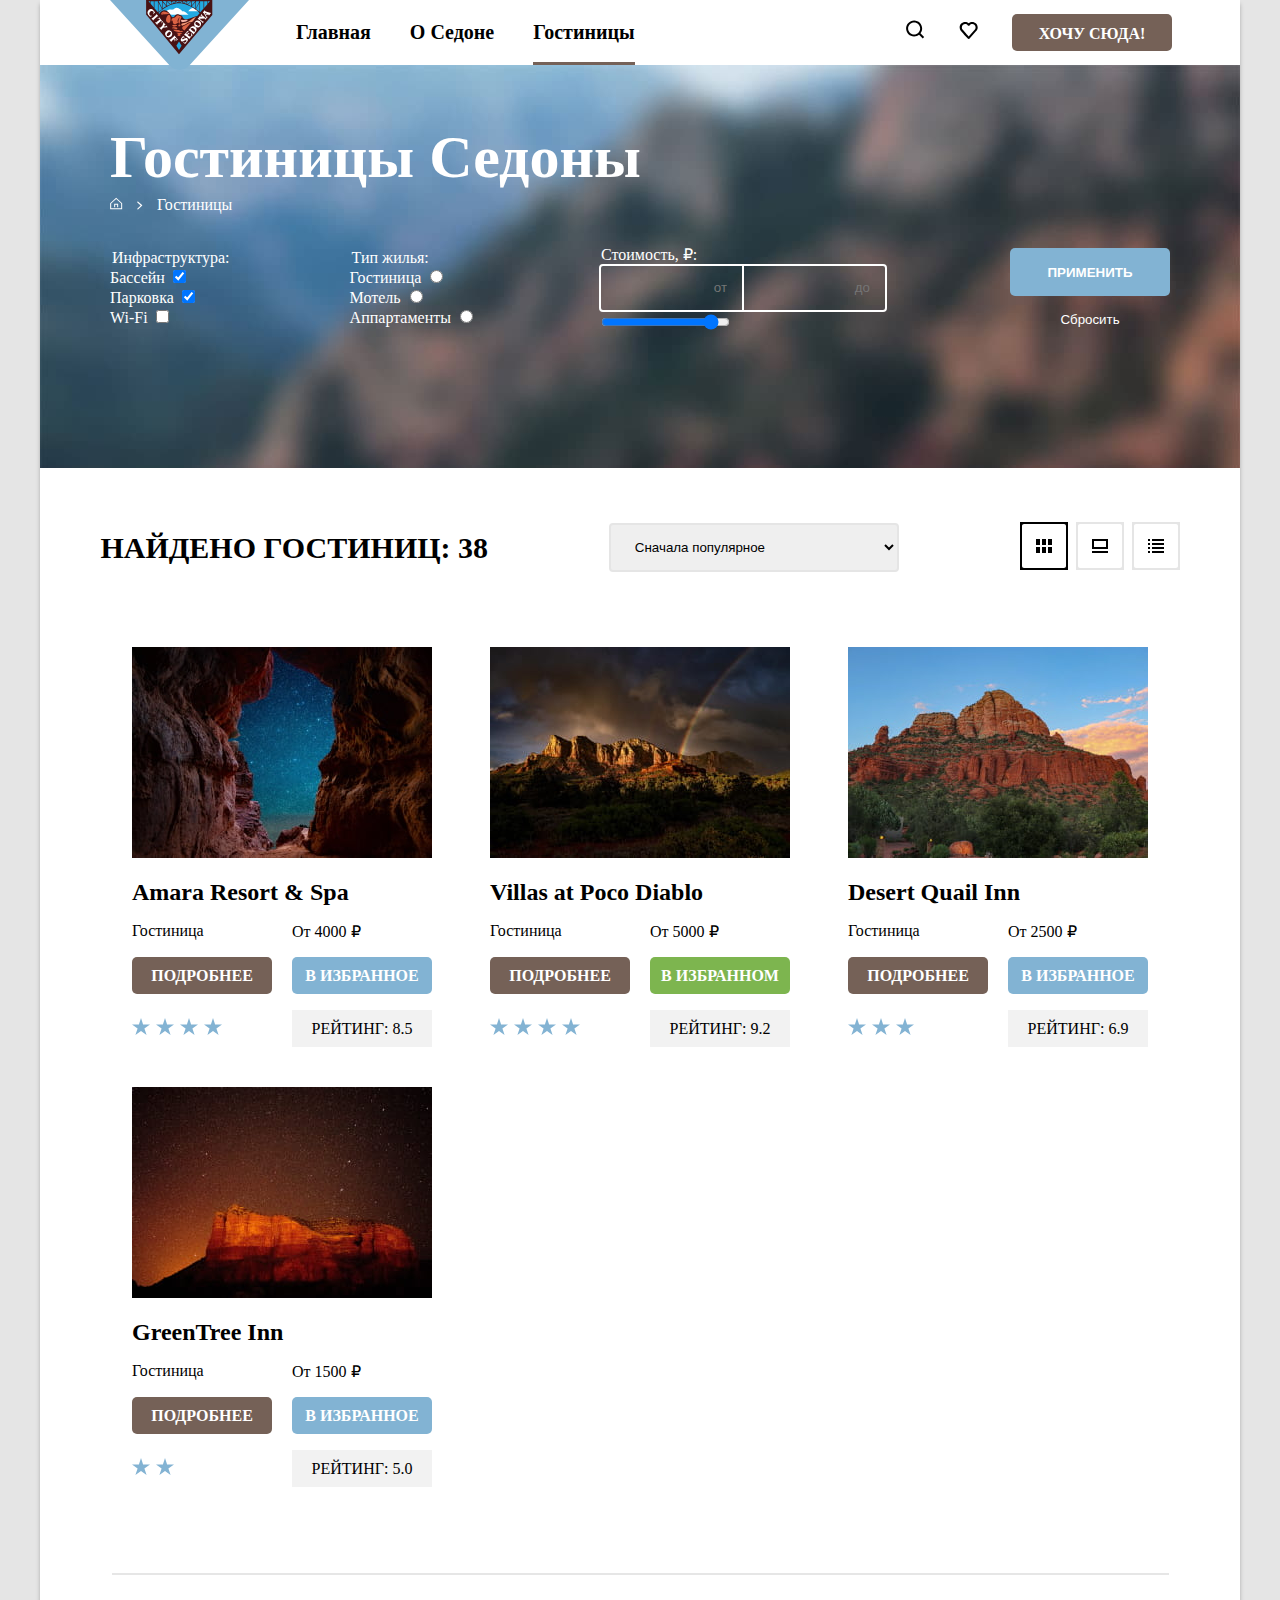
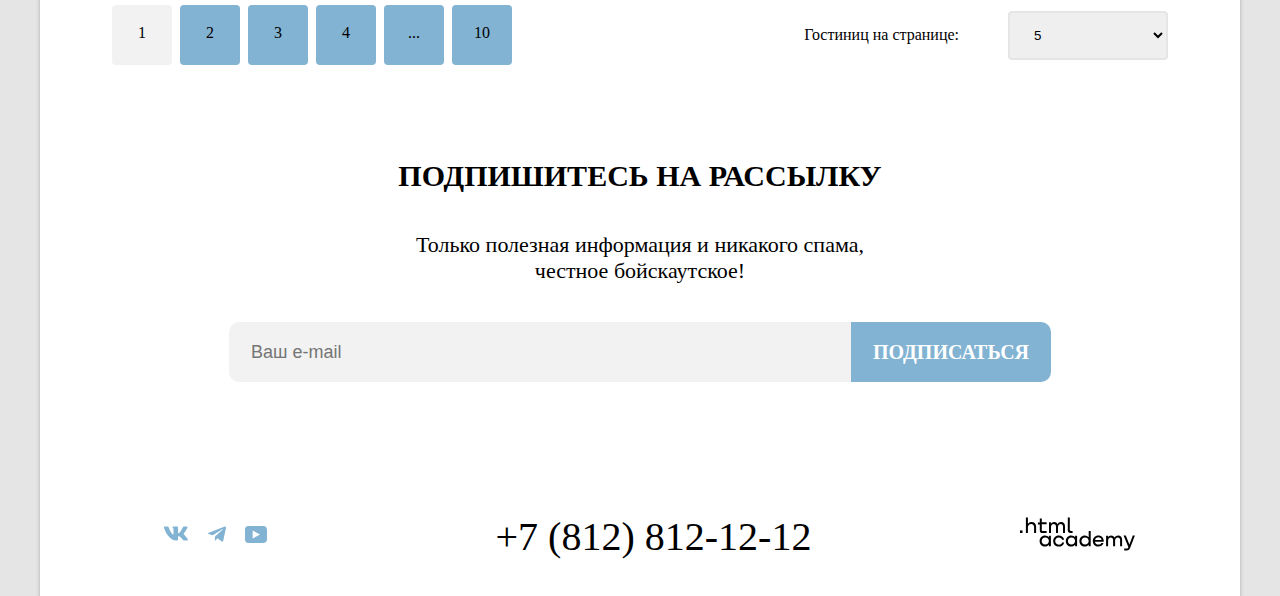
==== commit 873b42ab: "Сетки компонентов на флексах" ====
--- a/catalog.html
+++ b/catalog.html
@@ -8,41 +8,43 @@
   </head>
 
   <body>
-    <header class="page-header">
-      <nav class="navigation">
-        <a href="index.html" class="logo">
-          <img src="images/logo.svg" height="70" width="139" alt="Логотип" />
-        </a>
-        <ul class="navigation-list">
-          <li class="navigation-item">
-            <a class="navigation-link" href="index.html">Главная</a>
-          </li>
-          <li class="navigation-item">
-            <a class="navigation-link" href="#">О Седоне</a>
-          </li>
-          <li class="navigation-item current-page">
-            <a class="navigation-link" href="#">Гостиницы</a>
-          </li>
-        </ul>
-        <ul class="navigation-list navigation-user">
-          <li class="navigation-item">
-            <a class="navigation-link search" href="#">
-              <span class="visually-hidden"> Поиск </span>
-            </a>
-          </li>
-          <li class="navigation-item">
-            <a class="navigation-link favorite" href="#">
-              <span class="visually-hidden"> Избранное </span>
-            </a>
-          </li>
-          <li class="navigation-item">
-            <button class="button button-brown">Хочу сюда</button>
-          </li>
-        </ul>
-      </nav>
-    </header>
-    <main class="inner">
-      <div class="inner_wrapper">
+    <div class="inner_wrapper">
+      <header class="page-header">
+        <nav class="navigation">
+          <div class="navigation-list-wraper">
+            <a class="logo" href="index.html">
+              <img src="images/logo.svg" height="70" width="139" alt="Логотип" />
+            </a>
+            <ul class="navigation-list">
+              <li class="navigation-item">
+                <a class="navigation-link" href="index.html">Главная</a>
+              </li>
+              <li class="navigation-item">
+                <a class="navigation-link" href="#">О Седоне</a>
+              </li>
+              <li class="navigation-item  current-page">
+                <a class="navigation-link" href="#">Гостиницы</a>
+              </li>
+            </ul>
+          </div>
+          <ul class="navigation-list navigation-user">
+            <li class="navigation-item">
+              <a class="navigation-link search" href="#">
+                <span class="visually-hidden"> Поиск </span>
+              </a>
+            </li>
+            <li class="navigation-item">
+              <a class="navigation-link favorite" href="#">
+                <span class="visually-hidden"> Избранное </span>
+              </a>
+            </li>
+            <li class="navigation-item">
+              <button class="button button-brown card-button">Хочу сюда!</button>
+            </li>
+          </ul>
+        </nav>
+      </header>
+      <main class="inner">
         <section class="filter_block">
           <div class="filter_block_wrapper">
             <header class="inner-header">
@@ -103,7 +105,7 @@
                   <input type="range" min="0" max="10000" step="100" value="9000" />
                 </fieldset>
                 <div class="filter_buttons_wrapper">
-                  <button class="button button-blue" type="submit">Применить</button>
+                  <button class="button button-blue accept-button" type="submit">Применить</button>
                   <button class="reset-button" type="reset">Сбросить</button>
                 </div>
               </form>
@@ -118,12 +120,17 @@
             <option value="cheap">Сначала дешёвое</option>
             <option value="expensive">Сначала дорогое</option>
           </select>
+          <ul class="view-list">
+            <li class="view-item table"></li>
+            <li class="view-item slide"></li>
+            <li class="view-item list"></li>
+          </ul>
         </section>
         <section class="catalog">
           <ul class="hotel-list">
             <li class="hotel-card">
               <a class="hotel-card-link" href="#">
-                <img src="images/catalog/hotel-1.jpg" width="300" height="211" alt="Amara Resort & Spa" />
+                <img src="images/catalog/hotel-2.jpg" width="300" height="211" alt="Amara Resort & Spa" />
                 <h3 class="hotel-card-title headline_3">Amara Resort & Spa</h3>
               </a>
               <p class="texts">
@@ -141,12 +148,12 @@
                   <li><span></span></li>
                   <li><span></span></li>
                 </ul>
-                <span class="rate-text">Рейтинг: 8.5</span>
-              </div>
-            </li>
-            <li class="hotel-card">
-              <a class="hotel-card-link" href="#">
-                <img src="images/catalog/hotel-2.jpg" width="300" height="211" alt="Villas at Poco Diablo" />
+                <span class="rate-text card-button">Рейтинг: 8.5</span>
+              </div>
+            </li>
+            <li class="hotel-card">
+              <a class="hotel-card-link" href="#">
+                <img src="images/catalog/hotel-3.jpg" width="300" height="211" alt="Villas at Poco Diablo" />
                 <h3 class="hotel-card-title headline_3">Villas at Poco Diablo</h3>
               </a>
               <p class="texts">
@@ -164,12 +171,12 @@
                   <li><span></span></li>
                   <li><span></span></li>
                 </ul>
-                <span class="rate-text">Рейтинг: 9.2</span>
-              </div>
-            </li>
-            <li class="hotel-card">
-              <a class="hotel-card-link" href="#">
-                <img src="images/catalog/hotel-3.jpg" width="300" height="211" alt="Desert Quail Inn" />
+                <span class="rate-text card-button">Рейтинг: 9.2</span>
+              </div>
+            </li>
+            <li class="hotel-card">
+              <a class="hotel-card-link" href="#">
+                <img src="images/catalog/hotel-4.jpg" width="300" height="211" alt="Desert Quail Inn" />
                 <h3 class="hotel-card-title headline_3">Desert Quail Inn</h3>
               </a>
               <p class="texts">
@@ -186,12 +193,12 @@
                   <li><span></span></li>
                   <li><span></span></li>
                 </ul>
-                <span class="rate-text">Рейтинг: 6.9</span>
-              </div>
-            </li>
-            <li class="hotel-card">
-              <a class="hotel-card-link" href="#">
-                <img src="images/catalog/hotel-4.jpg" width="300" height="211" alt="GreenTree Inn" />
+                <span class="rate-text card-button">Рейтинг: 6.9</span>
+              </div>
+            </li>
+            <li class="hotel-card">
+              <a class="hotel-card-link" href="#">
+                <img src="images/catalog/hotel-1.jpg" width="300" height="211" alt="GreenTree Inn" />
                 <h3 class="hotel-card-title headline_3">GreenTree Inn</h3>
               </a>
               <p class="texts">
@@ -207,7 +214,7 @@
                   <li><span></span></li>
                   <li><span></span></li>
                 </ul>
-                <span class="rate-text">Рейтинг: 5.0</span>
+                <span class="rate-text card-button">Рейтинг: 5.0</span>
               </div>
             </li>
           </ul>
@@ -224,6 +231,9 @@
                 <a class="pagination-link" href="#">3</a>
               </li>
               <li class="pagination-item">
+                <a class="pagination-link" href="#">4</a>
+              </li>
+              <li class="pagination-item">
                 <a class="pagination-link" href="#">...</a>
               </li>
               <li class="pagination-item">
@@ -232,7 +242,7 @@
             </ul>
             <div class="hotels-on-page-wrapper">
               <span class="hotels-on-page-text">Гостиниц на странице:</span>
-              <select class="hotels-on-page-input">
+              <select class="hotels-on-page-select">
                 <option>5</option>
                 <option>10</option>
                 <option>15</option>
@@ -242,40 +252,40 @@
           </div>
         </section>
         <section class="subscribe subscribe-inner">
-          <h3 class="headline_3">Подпишитесь на рассылку</h3>
+          <h2 headline_2>ПОДПИШИТЕСЬ НА РАССЫЛКУ</h2>
           <p>
             Только полезная информация и никакого спама, честное бойскаутское!
           </p>
-          <form action="https://echo.htmlacademy.ru/" method="post">
+          <form class="subscribe-form" action="https://echo.htmlacademy.ru/" method="post">
             <input type="email" name="e-mail" placeholder="Ваш e-mail" />
-            <button class="button button-blue" type="submit">Подписаться</button>
+            <button class="button button-blue subscribe-button" type="submit">Подписаться</button>
           </form>
         </section>
-      </div>
-    </main>
-    <footer>
-      <ul class="social-list">
-        <li>
-          <a class="social-vk" href="https://vk.com/htmlacademy">
-            <span class="visually-hidden">Вконтакте</span>
-          </a>
-        </li>
-        <li>
-          <a class="social-telegramm" href="https://t.me/htmlacademy">
-            <span class="visually-hidden">Телеграмм</span>
-          </a>
-        </li>
-        <li>
-          <a class="social-youtube" href="https://www.youtube.com/user/htmlacademyru">
-            <span class="visually-hidden">Youtube</span>
-          </a>
-        </li>
-      </ul>
-      <a class="telnumber" href="tel:88128121212">+7 (812) 812-12-12</a>
-      <a class="htmlacademy-logo" href="https://htmlacademy.ru/">
-        <img src="images/htmlacademy_logo.svg" width="115" height="34" alt="Логотип htmlacademy" />
-      </a>
-    </footer>
+      </main>
+      <footer>
+        <ul class="social-list">
+          <li>
+            <a class="social-vk" href="https://vk.com/htmlacademy">
+              <span class="visually-hidden">Вконтакте</span>
+            </a>
+          </li>
+          <li>
+            <a class="social-telegramm" href="https://t.me/htmlacademy">
+              <span class="visually-hidden">Телеграмм</span>
+            </a>
+          </li>
+          <li>
+            <a class="social-youtube" href="https://www.youtube.com/user/htmlacademyru">
+              <span class="visually-hidden">Youtube</span>
+            </a>
+          </li>
+        </ul>
+        <a class="telnumber" href="tel:88128121212">+7 (812) 812-12-12</a>
+        <a class="htmlacademy-logo" href="https://htmlacademy.ru/">
+          <img src="images/htmlacademy_logo.svg" width="115" height="34" alt="Логотип htmlacademy" />
+        </a>
+      </footer>
+    </div>
   </body>
 
 </html>
--- a/styles/styles.css
+++ b/styles/styles.css
@@ -22,36 +22,65 @@
   display: inline;
   list-style: none;
   font-weight: 700;
+  font-size: 20px;
 }
 
 .navigation {
-  margin: 0 auto;
-  width: 1200px;
+  box-sizing: border-box;
+  display: flex;
+  justify-content: space-between;
+  align-items: center;
+  height: 65px;
+  margin: 0 70px;
+}
+
+.logo {
+  height: 65px;
+  margin-right: 30px;
+}
+
+.navigation-list-wraper {
   display: flex;
   align-items: center;
 }
 
 .navigation-list {
-  margin: 0;
-  padding: 0;
+  padding-left: 17px;
   width: 500px;
 }
 
+.navigation-link {
+  display: inline-block;
+  box-sizing: border-box;
+  line-height: 65px;
+  height: 65px;
+}
+
 .navigation-user {
-  width: 310px;
-  margin-left: auto;
-}
-
-.navigation-item {
-  margin-right: 17px;
+  display: flex;
+  justify-content: space-between;
+  align-items: center;
+  width: 264px;
+}
+
+.navigation-item:not(.navigation-item:last-child) {
+  margin-right: 34px;
+}
+
+.current-page a {
+  border-bottom: 3px solid rgba(117, 97, 87, 1);
 }
 
 .inner_wrapper {
+  box-shadow: 0 4px 4px 0 rgba(0, 0, 0, 0.25);
+  background-color: #fff;
   width: 1200px;
   margin: 0 auto;
 }
 
 .container {
+  background-color: #fff;
+  box-shadow: 0 4px 4px 0 rgba(0, 0, 0, 0.25);
   width: 1200px;
   margin: 0 auto;
 }
@@ -69,6 +98,7 @@
 }
 
 body {
+  background-color: #E5E5E5;
   margin: 0;
   display: flex;
   min-height: 100%;
@@ -85,6 +115,11 @@
 ol,
 ul {
   padding: 0;
+  margin: 0;
+}
+
+.advantage-name {
+  text-transform: uppercase;
 }
 
 .main_index {
@@ -96,12 +131,14 @@
 }
 
 .search-hotel {
+  padding: 91px 0;
+  box-sizing: border-box;
   width: 574px;
   height: 417px;
   margin: 0 auto;
   display: flex;
   flex-direction: column;
-  justify-content: space-evenly;
+  justify-content: space-between;
   align-items: center;
 }
 
@@ -112,7 +149,10 @@
 }
 
 .search-hotel p {
+  font-size: 22px;
   text-align: center;
+  width: 592px;
+  margin: 0;
 }
 
 .hotel-list {
@@ -124,9 +164,16 @@
 }
 
 .hotel-card {
-  margin: 20px;
-}
-
+  padding: 20px;
+}
+
+.hotel-card-title {
+  margin: 16px 0;
+}
+
+.hotel-card:not(.hotel-card:nth-child(3n)) {
+  margin-right: 18px;
+}
 
 .texts,
 .btns,
@@ -135,6 +182,16 @@
   justify-content: space-between;
 }
 
+.hotel-type {
+  display: block;
+  width: 140px;
+}
+
+.hotel-price {
+  display: block;
+  width: 140px;
+}
+
 .telnumber {
   font-size: 40px;
 }
@@ -160,47 +217,52 @@
 .welcome {
   display: flex;
   flex-direction: column;
+  justify-content: space-between;
   background-image: url(../images/index_background.jpg);
   background-repeat: no-repeat;
   height: 485px;
-}
-
-.welcome-img {
-  display: block;
-  margin: auto;
-}
-
-.welcome-footer h2 {
-  text-transform: uppercase;
-}
-
-.welcome-footer {
-  height: 282px;
-  width: 654px;
-  margin: 0 auto;
-  display: flex;
-  flex-direction: column;
-  align-items: center;
-  justify-content: center;
-}
-
-.welcome-footer h2 {
-  text-align: center;
-}
-
-footer {
-  height: 120px;
-  margin: 0 auto;
-  width: 1200px;
-  display: flex;
-  justify-content: space-around;
-  align-items: center;
 }
 
 .welcome-decoration {
   background-image: url(../images/decorate_header.svg);
   background-repeat: no-repeat;
   height: 57px;
+}
+
+.welcome-img {
+  display: block;
+  height: 352px;
+  margin: auto;
+  margin-top: 51px;
+}
+
+.welcome-footer p {
+  margin: 0;
+  font-size: 22px;
+}
+
+.welcome-footer {
+  height: 282px;
+  margin: 0 auto;
+  display: flex;
+  flex-direction: column;
+  align-items: center;
+
+}
+
+.welcome-footer h2 {
+  margin-top: 63px;
+  margin-bottom: 31px;
+  width: 620px;
+  text-transform: uppercase;
+  text-align: center;
+}
+
+footer {
+  height: 120px;
+  display: flex;
+  justify-content: space-around;
+  align-items: center;
 }
 
 .advantages-list {
@@ -237,10 +299,12 @@
 }
 
 .subscribe {
-  display: flex;
-  flex-direction: column;
-  justify-content: center;
-  align-items: center;
+  padding: 94px 0;
+  box-sizing: border-box;
+  display: flex;
+  flex-direction: column;
+  align-items: center;
+  justify-content: space-between;
   background-image: url(../images/subscribe_background.jpg);
   background-repeat: no-repeat;
   color: #fff;
@@ -252,10 +316,26 @@
   color: black;
 }
 
+.subscribe p {
+  width: 475px;
+  margin: 0;
+  font-size: 22px;
+  font-weight: 400;
+  text-align: center;
+}
+
+.subscribe h2 {
+  font-size: 30px;
+  margin: 0;
+}
+
+.subscribe-form {
+  display: flex;
+}
+
+
 .filter_block {
   height: 403px;
-  width: 1200px;
-  margin: 0 auto;
   background-image: url(../images/catalog_background.jpg);
   background-repeat: no-repeat;
   background-size: cover;
@@ -361,7 +441,20 @@
 .search-button {
   width: 574px;
   height: 60px;
+  font-size: 20px;
   line-height: 60px;
+}
+
+.subscribe-button {
+  font-family: 'PT Sans';
+  font-size: 20px;
+  width: 200px;
+  border-radius: 0 10px 10px 0;
+}
+
+.accept-button {
+  width: 160px;
+  height: 48px;
 }
 
 .begin-price,
@@ -403,6 +496,13 @@
   background: rgba(125, 181, 79, 1);
 }
 
+.navigation-item button {
+  width: 160px;
+  font-family: 'PT Sans';
+  font-size: 16px;
+  font-weight: 700;
+}
+
 input {
   background-color: rgba(242, 242, 242, 1);
 }
@@ -414,9 +514,53 @@
   border-radius: 10px;
 }
 
+.subscribe input {
+  padding: 0;
+  padding-left: 22px;
+  font-size: 18px;
+  border-radius: 10px 0 0 10px;
+}
+
 .catalog-sort {
+  margin: 55px 0;
+  height: 49px;
   display: flex;
   justify-content: space-around;
+  align-items: center;
+}
+
+.sort {
+  width: 290px;
+  height: 100%;
+  padding-left: 20px;
+  border: 2px solid rgba(229, 229, 229, 1);
+  border-radius: 4px;
+}
+
+.view-list {
+  display: flex;
+}
+
+.view-item:not(.view-item:last-child) {
+  margin-right: 8px;
+}
+
+.table::before {
+  content: url(../images/catalog/view-table.svg);
+}
+
+.slide::before {
+  content: url(../images/catalog/view-slideshow.svg);
+}
+
+.list::before {
+  content: url(../images/catalog/view-list.svg);
+}
+
+.count-of-hotels {
+  text-transform: uppercase;
+  font-size: 30px;
+  font-weight: 700;
 }
 
 .catalog {
@@ -428,12 +572,18 @@
 
 .rate-text {
   display: inline-block;
+  text-transform: uppercase;
+  text-align: center;
   background-color: rgba(242, 242, 242, 1);
 }
 
-.stars li {
-  display: inline;
-  background-repeat: no-repeat;
+.stars {
+  display: flex;
+  align-items: center;
+}
+
+.stars li:not(.stars li:last-child) {
+  margin-right: 6px;
 }
 
 .stars span::before {
@@ -463,20 +613,43 @@
   content: url(../images/youtube_icon.svg);
 }
 
+.decorate {
+  margin: 0 auto;
+  margin-top: 66px;
+  margin-bottom: 30px;
+  width: 1055px;
+  border: 1px solid rgba(230, 230, 230, 1);
+}
+
+.hotels-on-page-select {
+  border: 2px solid rgba(229, 229, 229, 1);
+  border-radius: 4px;
+  width: 160px;
+  padding: 14px 20px;
+}
+
+.pagination-list {
+  display: flex;
+  margin: 0;
+}
+
 .pagination-item {
-  display: inline-block;
   text-align: center;
 }
 
 .pagination-link {
   display: block;
-  width: 55px;
-  height: 55px;
+  width: 60px;
+  height: 60px;
   border-radius: 4px;
   line-height: 55px;
   background-color: rgba(130, 179, 211, 1);
 }
 
+.pagination-item:not(.pagination-item:last-child) {
+  margin-right: 8px;
+}
+
 .pagination-current {
   background-color: rgba(242, 242, 242, 1);
 }
@@ -489,10 +662,6 @@
   align-items: center;
 }
 
-.pagination-list {
-  margin: 0;
-}
-
 .hotels-on-page-text {
   margin-right: 45px;
 }
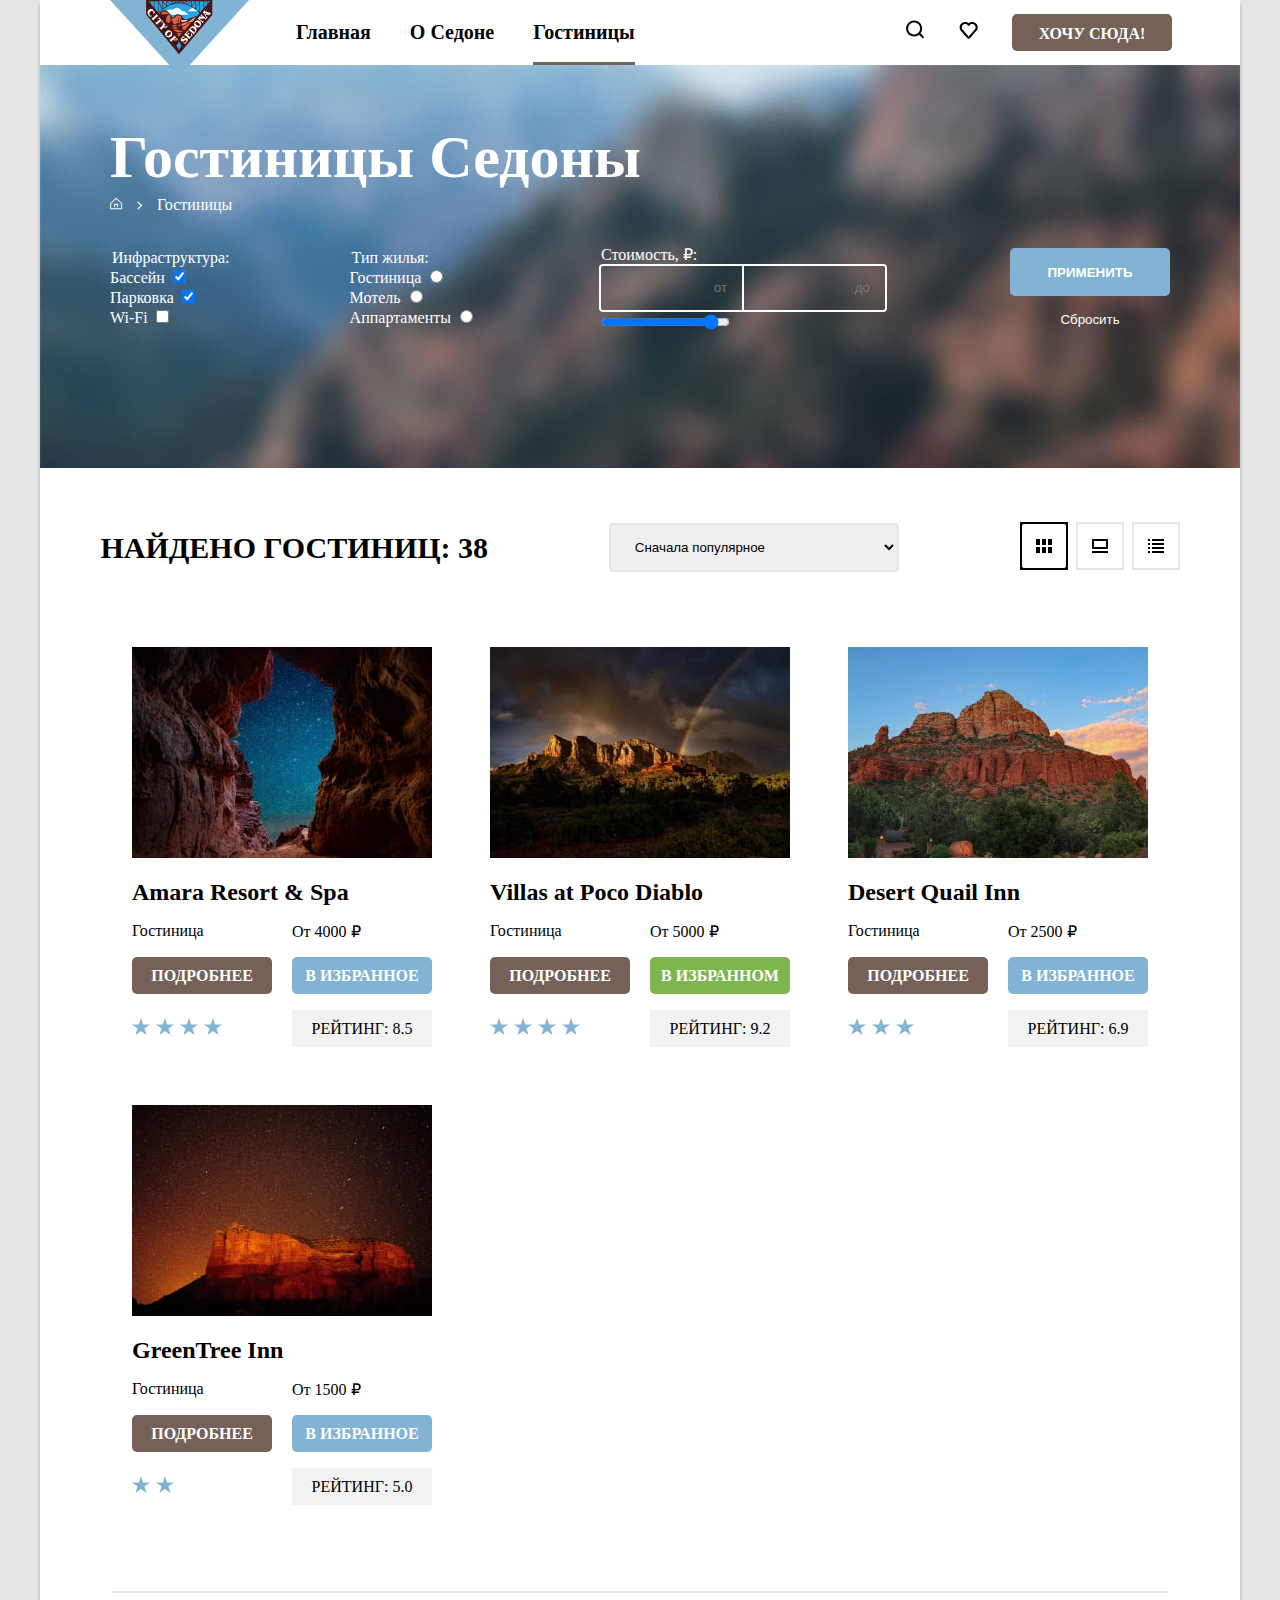
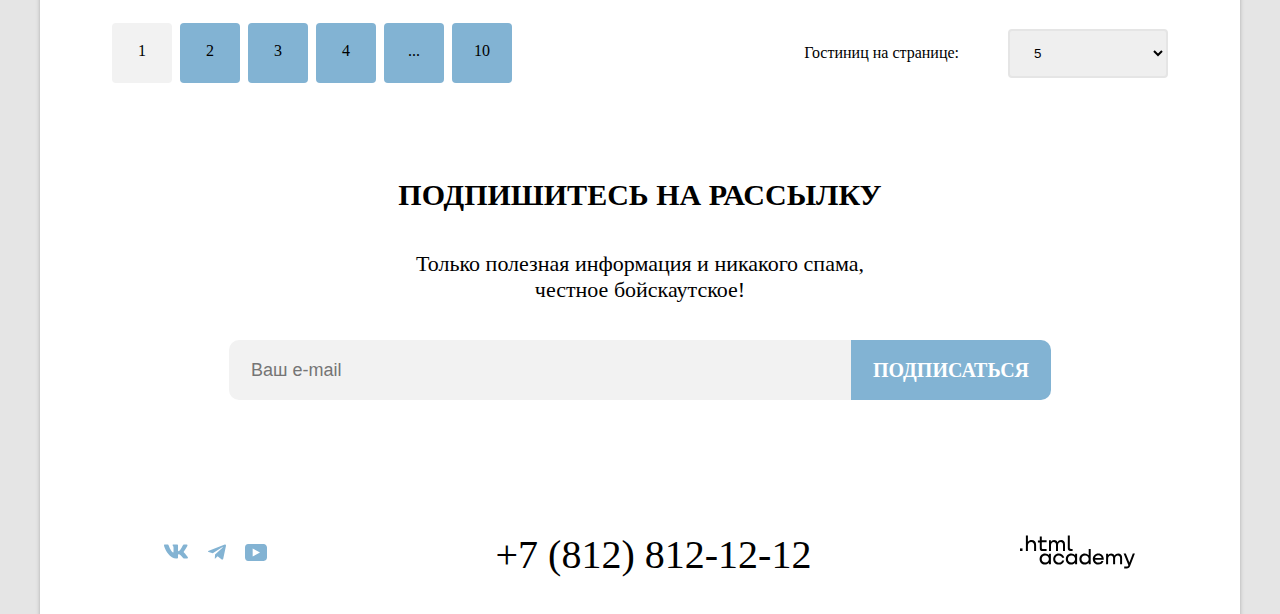
==== commit db45c63d: "Merge pull request #8 from Tolyzenkov/master" ====
--- a/catalog.html
+++ b/catalog.html
@@ -252,7 +252,7 @@
           </div>
         </section>
         <section class="subscribe subscribe-inner">
-          <h2 headline_2>ПОДПИШИТЕСЬ НА РАССЫЛКУ</h2>
+          <h2 class="headline_2">ПОДПИШИТЕСЬ НА РАССЫЛКУ</h2>
           <p>
             Только полезная информация и никакого спама, честное бойскаутское!
           </p>
--- a/styles/styles.css
+++ b/styles/styles.css
@@ -158,9 +158,9 @@
 .hotel-list {
   width: 1056px;
   margin: 0 auto;
-  display: flex;
-  flex-wrap: wrap;
-  justify-content: flex-start;
+  display: grid;
+  grid-template-columns: 340px 340px 340px;
+  gap: 18px;
 }
 
 .hotel-card {
@@ -169,10 +169,6 @@
 
 .hotel-card-title {
   margin: 16px 0;
-}
-
-.hotel-card:not(.hotel-card:nth-child(3n)) {
-  margin-right: 18px;
 }
 
 .texts,
@@ -266,14 +262,18 @@
 }
 
 .advantages-list {
-  display: flex;
-  flex-wrap: wrap;
-  justify-content: flex-start;
+  display: grid;
+  grid-template-columns: 1fr 1fr 1fr;
+}
+
+.advantage-image {
+  grid-column: span 2;
+  height: 384px;
 }
 
 .advantages-item {
   width: 400px;
-  height: 383px;
+  height: 384px;
   padding: 85px;
   box-sizing: border-box;
   text-align: center;
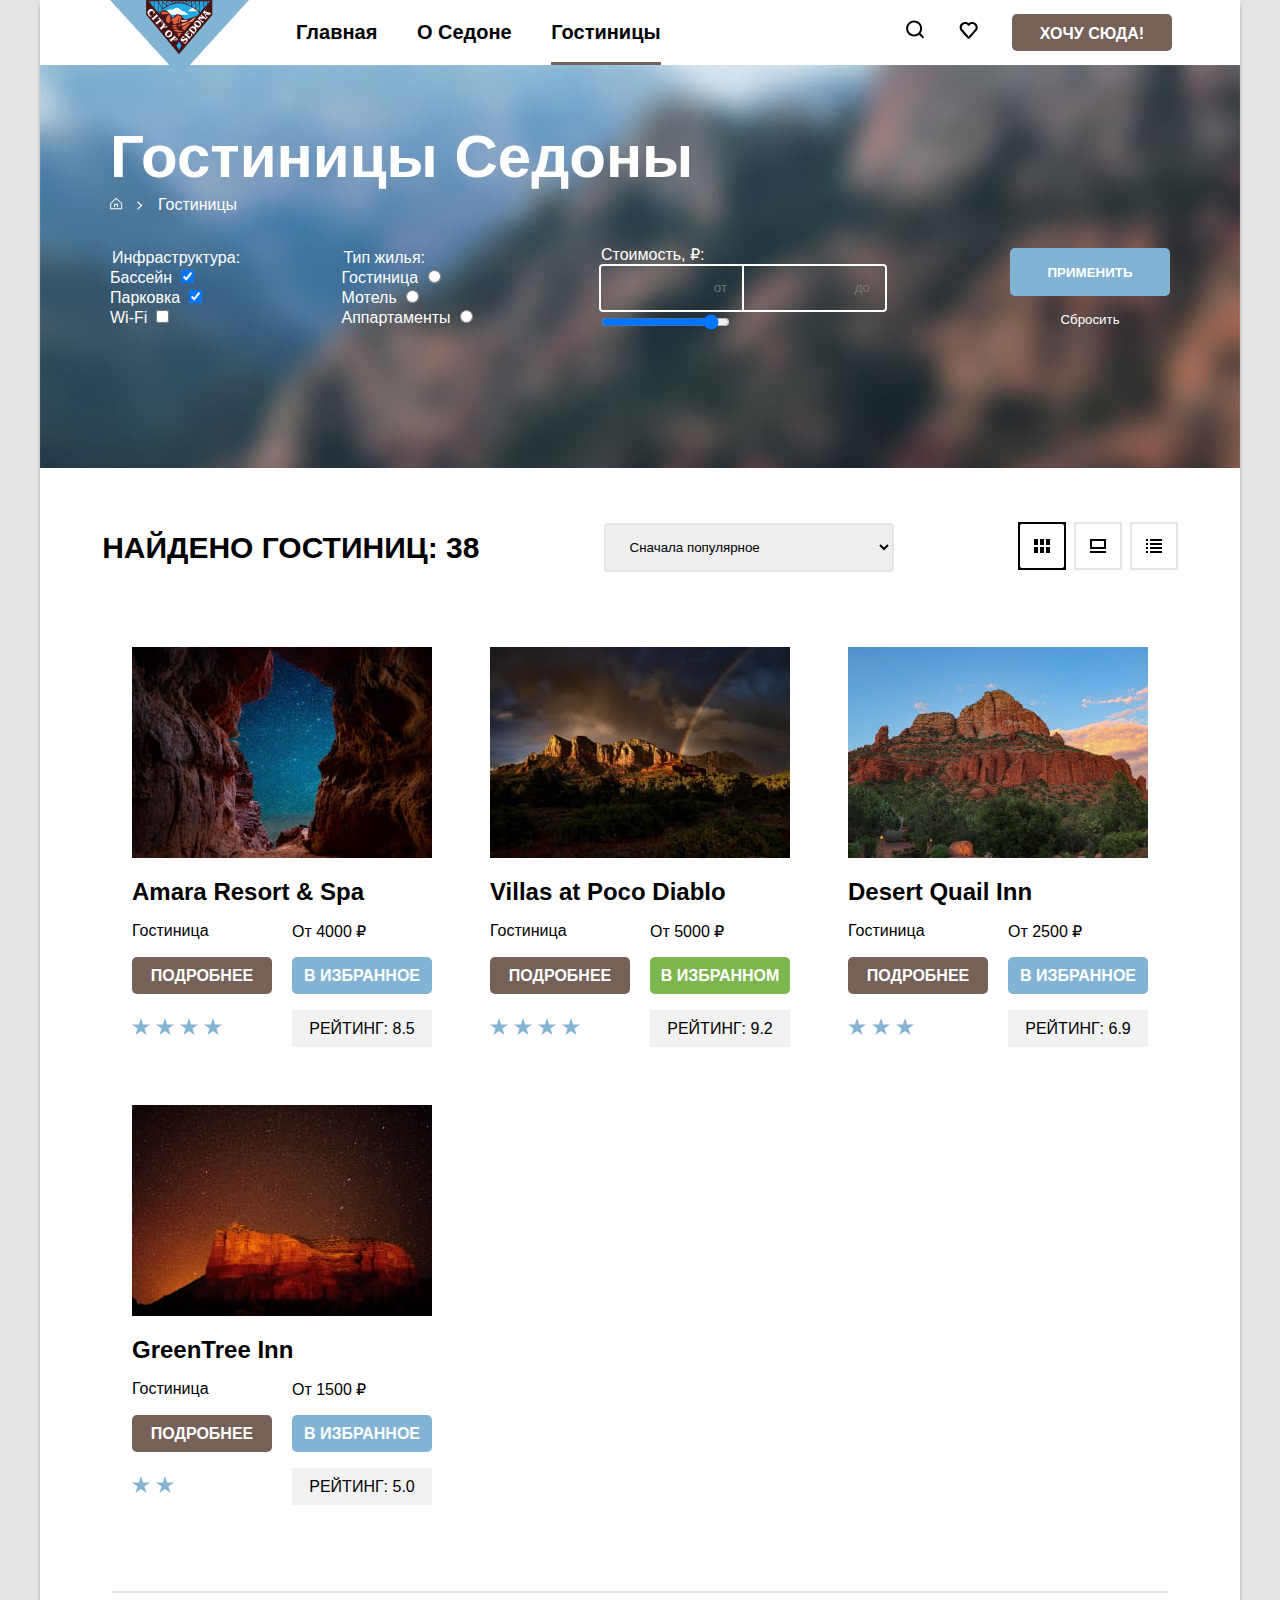
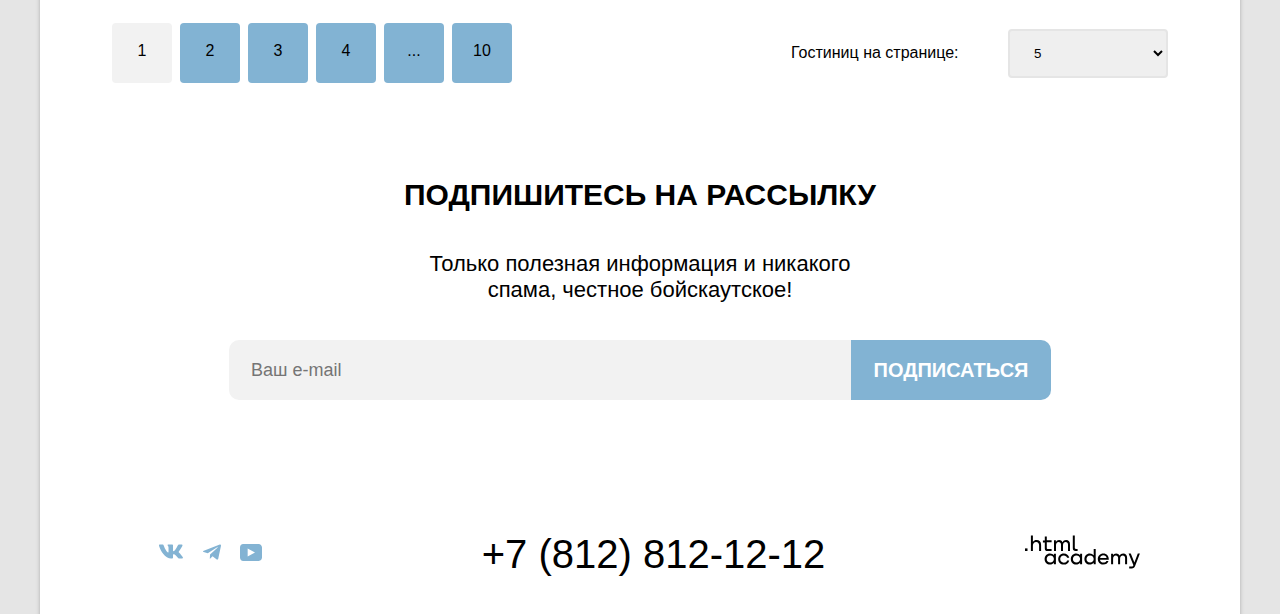
==== commit 0b51445d: "исправил ошибки валидации" ====
--- a/catalog.html
+++ b/catalog.html
@@ -5,6 +5,7 @@
     <meta charset="utf-8" />
     <title>Седона каталог</title>
     <link rel="stylesheet" href="styles/styles.css" />
+    <link rel="icon" type="image/png" sizes="32x32" href="images/favicon.png">
   </head>
 
   <body>
@@ -67,7 +68,7 @@
               <h2 class="visually-hidden headline_2">Фильтрация каталога</h2>
               <form class="filter_form" action="https://echo.htmlacademy.ru/" method="post">
                 <div class="filter_type_wrapper">
-                  <fieldset class="infra">
+                  <fieldset class="fieldset infra">
                     <legend>Инфраструктура:</legend>
                     <label>
                       Бассейн
@@ -82,7 +83,7 @@
                       <input type="checkbox" name="wi-fi" />
                     </label>
                   </fieldset>
-                  <fieldset class="type">
+                  <fieldset class="fieldset type">
                     <legend>Тип жилья:</legend>
                     <label>
                       Гостиница
@@ -98,7 +99,7 @@
                     </label>
                   </fieldset>
                 </div>
-                <fieldset class="price-filter">
+                <fieldset class="fieldset price-filter">
                   <legend>Стоимость, ₽:</legend>
                   <input class="begin-price" name="begin-price" type="text" placeholder="от" />
                   <input class="end-price" name="end-price" type="text" placeholder="до" />
--- a/styles/styles.css
+++ b/styles/styles.css
@@ -103,10 +103,10 @@
   display: flex;
   min-height: 100%;
   flex-direction: column;
-  font-family: "PT Sans";
-}
-
-fieldset {
+  font-family: "PT Sans", sans-serif;
+}
+
+.fieldset {
   border: none;
   padding: 0;
   margin: 0;
@@ -446,7 +446,7 @@
 }
 
 .subscribe-button {
-  font-family: 'PT Sans';
+  font-family: "PT Sans", sans-serif;
   font-size: 20px;
   width: 200px;
   border-radius: 0 10px 10px 0;
@@ -498,7 +498,7 @@
 
 .navigation-item button {
   width: 160px;
-  font-family: 'PT Sans';
+  font-family: "PT Sans", sans-serif;
   font-size: 16px;
   font-weight: 700;
 }
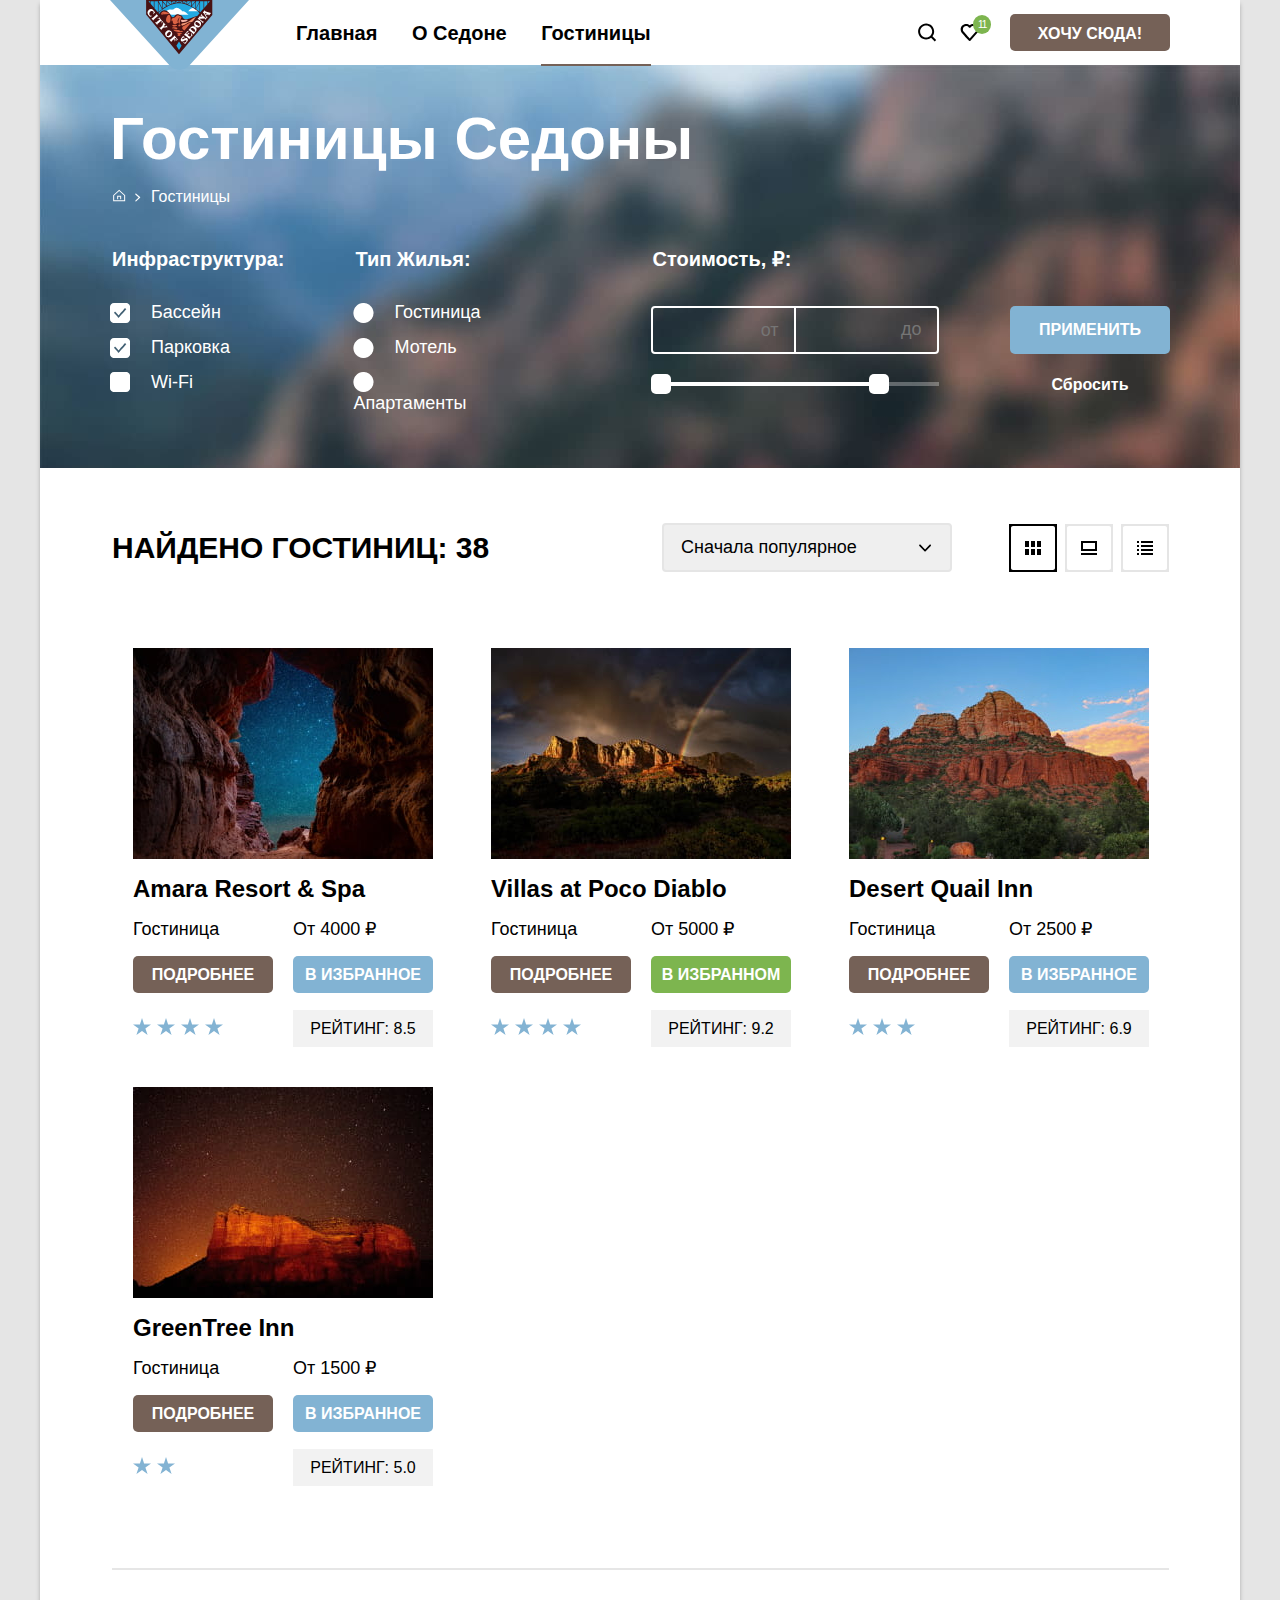
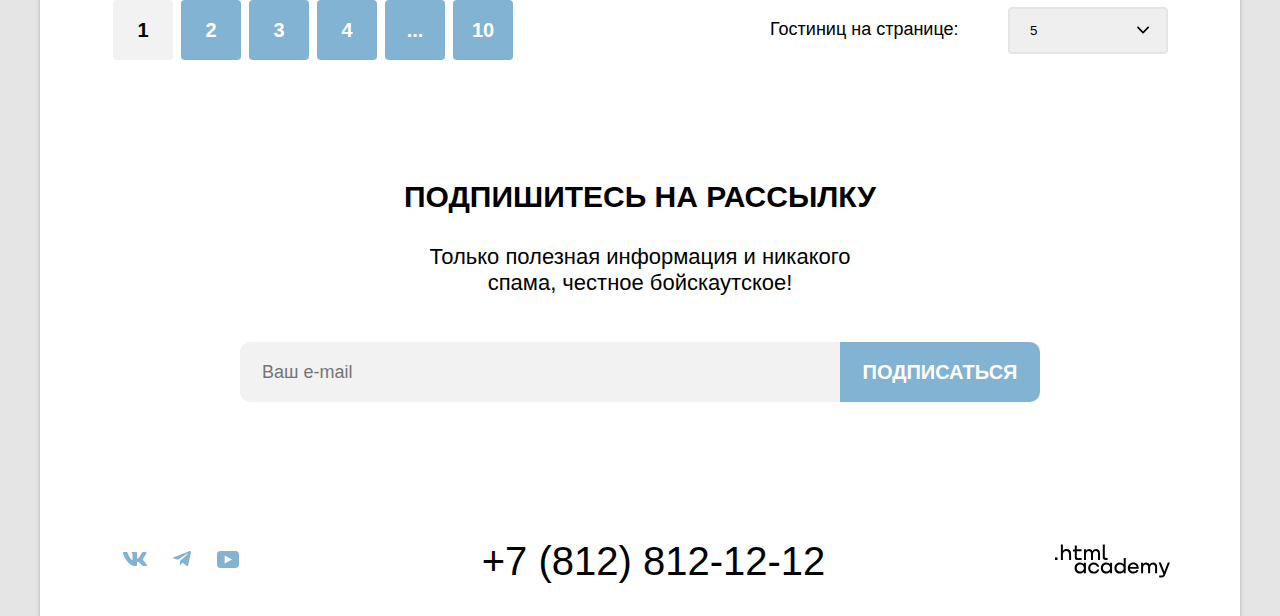
==== commit 50b76b7d: "Merge pull request #10 from Tolyzenkov/master" ====
--- a/catalog.html
+++ b/catalog.html
@@ -13,7 +13,7 @@
       <header class="page-header">
         <nav class="navigation">
           <div class="navigation-list-wraper">
-            <a class="logo" href="index.html">
+            <a class="logo">
               <img src="images/logo.svg" height="70" width="139" alt="Логотип" />
             </a>
             <ul class="navigation-list">
@@ -23,19 +23,20 @@
               <li class="navigation-item">
                 <a class="navigation-link" href="#">О Седоне</a>
               </li>
-              <li class="navigation-item  current-page">
+              <li class="navigation-item current-page">
                 <a class="navigation-link" href="#">Гостиницы</a>
               </li>
             </ul>
           </div>
           <ul class="navigation-list navigation-user">
-            <li class="navigation-item">
+            <li class="navigation-user-item">
               <a class="navigation-link search" href="#">
-                <span class="visually-hidden"> Поиск </span>
-              </a>
-            </li>
-            <li class="navigation-item">
+              </a>
+              <span class="visually-hidden"> Поиск </span>
+            </li>
+            <li class="navigation-user-item">
               <a class="navigation-link favorite" href="#">
+                <span class="circle">11</span>
                 <span class="visually-hidden"> Избранное </span>
               </a>
             </li>
@@ -70,32 +71,32 @@
                 <div class="filter_type_wrapper">
                   <fieldset class="fieldset infra">
                     <legend>Инфраструктура:</legend>
-                    <label>
+                    <input type="checkbox" name="swimming-pool" id="swimming-pool" checked />
+                    <label for="swimming-pool">
                       Бассейн
-                      <input type="checkbox" name="swimming-pool" checked />
-                    </label>
-                    <label>
+                    </label>
+                    <input type="checkbox" name="parking" id="parking" checked />
+                    <label for="parking">
                       Парковка
-                      <input type="checkbox" name="parking" checked />
-                    </label>
-                    <label>
+                    </label>
+                    <input type="checkbox" name="wi-fi" id="wi-fi" />
+                    <label for="wi-fi">
                       Wi-Fi
-                      <input type="checkbox" name="wi-fi" />
                     </label>
                   </fieldset>
                   <fieldset class="fieldset type">
-                    <legend>Тип жилья:</legend>
-                    <label>
+                    <legend>Тип Жилья:</legend>
+                    <input type="radio" name="type" value="Hotel" id="Hotel"/>
+                    <label for="Hotel">
                       Гостиница
-                      <input type="radio" name="type" value="Hotel" />
-                    </label>
-                    <label>
+                    </label>
+                    <input type="radio" name="type" value="Motel" id="Motel"/>
+                    <label for="Motel">
                       Мотель
-                      <input type="radio" name="type" value="Motel" />
-                    </label>
-                    <label>
-                      Аппартаменты
-                      <input type="radio" name="type" value="Apartments" />
+                    </label>
+                    <input type="radio" name="type" value="Apartments" id="Apartments"/>
+                    <label for="Apartments">
+                      Апартаменты
                     </label>
                   </fieldset>
                 </div>
@@ -103,7 +104,13 @@
                   <legend>Стоимость, ₽:</legend>
                   <input class="begin-price" name="begin-price" type="text" placeholder="от" />
                   <input class="end-price" name="end-price" type="text" placeholder="до" />
-                  <input type="range" min="0" max="10000" step="100" value="9000" />
+                  <div class="range">
+                    <div class="scale-long"></div>
+                    <div class="range-scale">
+                      <button class="range-min"><span class="visually-hidden">Минимальное значение</span></button>
+                      <button class="range-max"><span class="visually-hidden">Максимальное значение</span></button>
+                    </div>
+                  </div>
                 </fieldset>
                 <div class="filter_buttons_wrapper">
                   <button class="button button-blue accept-button" type="submit">Применить</button>
@@ -118,7 +125,7 @@
           <h3 class="count-of-hotels headline_3">Найдено гостиниц: 38</h3>
           <select class="sort" aria-label="Сортировка">
             <option value="popular">Сначала популярное</option>
-            <option value="cheap">Сначала дешёвое</option>
+            <option value="cheap">Сначала дешевые</option>
             <option value="expensive">Сначала дорогое</option>
           </select>
           <ul class="view-list">
@@ -264,6 +271,7 @@
         </section>
       </main>
       <footer>
+        <div class="footer-wraper">
         <ul class="social-list">
           <li>
             <a class="social-vk" href="https://vk.com/htmlacademy">
@@ -281,10 +289,11 @@
             </a>
           </li>
         </ul>
-        <a class="telnumber" href="tel:88128121212">+7 (812) 812-12-12</a>
+        <a class="telnumber" href="tel:+78128121212">+7 (812) 812-12-12</a>
         <a class="htmlacademy-logo" href="https://htmlacademy.ru/">
           <img src="images/htmlacademy_logo.svg" width="115" height="34" alt="Логотип htmlacademy" />
         </a>
+      </div>
       </footer>
     </div>
   </body>
--- a/styles/styles.css
+++ b/styles/styles.css
@@ -39,37 +39,68 @@
   margin-right: 30px;
 }
 
+.htmlacademy-logo {
+  height: 34px;
+}
+
+.htmlacademy-logo img:hover {
+    content: url(../images/htmlacademy_logo_hover.svg);
+}
+
 .navigation-list-wraper {
   display: flex;
   align-items: center;
 }
 
 .navigation-list {
+  height: 66px;
   padding-left: 17px;
   width: 500px;
 }
 
 .navigation-link {
   display: inline-block;
+  line-height: 66px;
+  height: 66px;
+}
+
+.navigation-link:hover {
+  color: rgba(117, 97, 87, 1);
+}
+
+.navigation-link:active {
+  color: rgba(117, 97, 87, 0.3)
+}
+
+.navigation-user {
+  height: 66px;
+  display: flex;
+  align-items: center;
+  justify-content: flex-end;
+  width: 264px;
+}
+
+.navigation-item:not(.navigation-item:last-child) {
+  margin-right: 29px;
+}
+
+.navigation-user-item {
+  width: 42px;
+  text-align: center;
+  margin: 0;
+}
+
+.current-page a {
   box-sizing: border-box;
-  line-height: 65px;
-  height: 65px;
-}
-
-.navigation-user {
-  display: flex;
-  justify-content: space-between;
-  align-items: center;
-  width: 264px;
-}
-
-.navigation-item:not(.navigation-item:last-child) {
-  margin-right: 34px;
-}
-
-.current-page a {
-  border-bottom: 3px solid rgba(117, 97, 87, 1);
-}
+  border-bottom: 2px solid rgba(117, 97, 87, 1);
+  height: 66px;
+  line-height: 66px;
+}
+
+.navigation-user li:nth-child(3) {
+  margin-left: 20px;
+}
+
 
 .inner_wrapper {
   box-shadow: 0 4px 4px 0 rgba(0, 0, 0, 0.25);
@@ -85,12 +116,20 @@
   margin: 0 auto;
 }
 
-.search::before {
-  content: url(../images/search.svg);
-}
-
-.favorite::before {
-  content: url(../images/favorite.svg);
+.search {
+  display: block;
+  background-image: url(../images/search.svg);
+  background-repeat: no-repeat;
+  background-position: center;
+  margin-left: 1px;
+}
+
+.favorite {
+  position: relative;
+  display: block;
+  background-image: url(../images/favorite.svg);
+  background-repeat: no-repeat;
+  background-position: center;
 }
 
 html {
@@ -120,6 +159,43 @@
 
 .advantage-name {
   text-transform: uppercase;
+  margin: 0;
+}
+
+.advantage-description {
+  font-size: 18px;
+  line-height: 21px;
+  margin: 0;
+}
+
+.advantage-icon-housing {
+  display: block;
+  width: 75px;
+  height: 72px;
+  margin: auto;
+  background-image: url(../images/housing.svg);
+  background-repeat: no-repeat;
+  background-position: center;
+}
+
+.advantage-icon-food {
+  display: block;
+  width: 75px;
+  height: 72px;
+  margin: auto;
+  background-image: url(../images/food.svg);
+  background-repeat: no-repeat;
+  background-position: center;
+}
+
+.advantage-icon-souvenirs {
+  display: block;
+  width: 75px;
+  height: 72px;
+  margin: auto;
+  background-image: url(../images/souvenirs.svg);
+  background-repeat: no-repeat;
+  background-position: center;
 }
 
 .main_index {
@@ -131,15 +207,16 @@
 }
 
 .search-hotel {
-  padding: 91px 0;
   box-sizing: border-box;
-  width: 574px;
   height: 417px;
   margin: 0 auto;
   display: flex;
   flex-direction: column;
-  justify-content: space-between;
-  align-items: center;
+  align-items: center;
+}
+
+.search-hotel-text {
+  line-height: 26px;
 }
 
 .search-hotel span {
@@ -148,27 +225,48 @@
   line-height: 36px;
 }
 
-.search-hotel p {
+.search-hotel p:not(.search-hotel p:first-of-type) {
   font-size: 22px;
   text-align: center;
-  width: 592px;
-  margin: 0;
+  margin: 0;
+  margin-top: 29px;
+  margin-bottom: 56px;
+}
+
+.search-hotel p:first-of-type {
+  margin: 0;
+  margin-top: 91px;
+  line-height: 26px;
+  font-size: 22px;
+}
+
+.subscribe p:first-of-type {
+  margin: 0;
+  margin-top: 29px;
+  margin-bottom: 46px;
+  line-height: 26px;
+  font-size: 22px;
 }
 
 .hotel-list {
   width: 1056px;
-  margin: 0 auto;
+  margin-left: 73px;
+  margin-right: 71px;
   display: grid;
   grid-template-columns: 340px 340px 340px;
-  gap: 18px;
+  gap: 0 18px;
 }
 
 .hotel-card {
+  display: flex;
   padding: 20px;
+  flex-direction: column;
+  align-items: center;
 }
 
 .hotel-card-title {
-  margin: 16px 0;
+  margin: 0;
+  margin-top: 12px;
 }
 
 .texts,
@@ -178,18 +276,41 @@
   justify-content: space-between;
 }
 
+.btns {
+  width: 300px;
+  margin: 0;
+}
+
+.rating {
+  width: 300px;
+  margin: 0;
+  margin-top: 17px;
+}
+
 .hotel-type {
+  font-size: 18px;
+  line-height: 21px;
+  display: block;
+  width: 160px;
+}
+
+.hotel-price {
+  font-size: 18px;
+  line-height: 21px;
   display: block;
   width: 140px;
 }
 
-.hotel-price {
-  display: block;
-  width: 140px;
-}
-
 .telnumber {
   font-size: 40px;
+}
+
+.telnumber:hover {
+  color: rgba(117, 97, 87, 1);
+}
+
+.telnumber:active {
+  color: rgba(117, 97, 87, 0.3);
 }
 
 .headline_1 {
@@ -257,8 +378,18 @@
 footer {
   height: 120px;
   display: flex;
-  justify-content: space-around;
-  align-items: center;
+  justify-content: space-between;
+  align-items: center;
+}
+
+.footer-wraper {
+  display: flex;
+  width: 1060px;
+  margin: auto;
+  justify-content: space-between;
+  align-items: center;
+  margin-top: 40px;
+  margin-bottom: 30px;
 }
 
 .advantages-list {
@@ -272,13 +403,25 @@
 }
 
 .advantages-item {
+  display: flex;
+  flex-direction: column;
+  justify-content: center;
   width: 400px;
   height: 384px;
-  padding: 85px;
   box-sizing: border-box;
   text-align: center;
 
 }
+
+.advantage-number {
+  display: block;
+  font-size: 18px;
+}
+
+.advantage-element:not(.advantage-element:first-child) {
+  margin-top: 30px;
+}
+
 
 .dark {
   background-color: rgba(131, 179, 211, 1);
@@ -309,6 +452,7 @@
   background-repeat: no-repeat;
   color: #fff;
   height: 411px;
+  line-height: 26px;
 }
 
 .subscribe-inner {
@@ -335,7 +479,7 @@
 
 
 .filter_block {
-  height: 403px;
+  height: 100%;
   background-image: url(../images/catalog_background.jpg);
   background-repeat: no-repeat;
   background-size: cover;
@@ -344,48 +488,117 @@
   flex-direction: column;
 }
 
+.filter_block legend {
+  margin-bottom: 30px;
+  font-size: 20px;
+  line-height: 26px;
+  font-weight: 700;
+}
+
+.filter_block label {
+  font-size: 18px;
+  line-height: 21px;
+
+}
+
+input[type=checkbox] + label:not(input[type=checkbox] + label:first-of-type),
+input[type=radio] + label:not(input[type=radio] + label:first-of-type){
+  display: block;
+  margin-top: 13px;
+
+}
+
+input[type=radio]:enabled,
+input[type=radio]:disabled{
+  display: none;
+}
+
+input[type=radio] + label::before  {
+  display: inline-block;
+  vertical-align: middle;
+  height: 21px;
+  content: url(../images/catalog/radio_disabled.png);
+  margin-right: 15px;
+}
+
+input[type=radio]:checked + label::before  {
+  display: inline-block;
+  vertical-align: middle;
+  height: 21px;
+  content: url(../images/catalog/radio_enabled.png);
+  margin-right: 15px;
+}
+
+input[type=checkbox]:enabled,
+input[type=checkbox]:disabled{
+  display: none;
+}
+
+input[type=checkbox] + label::before  {
+  display: inline-block;
+  vertical-align: middle;
+  height: 21px;
+  content: url(../images/catalog/checkbox_unchecked.png);
+  margin-right: 15px;
+}
+
+input[type=checkbox]:checked + label::before  {
+  display: inline-block;
+  vertical-align: middle;
+  content: url(../images/catalog/checkbox_checked.png);
+  margin-right: 15px;
+}
+
 .filter_block_wrapper {
   width: 1060px;
   height: 298px;
   margin: auto;
+  margin-top: 35px;
+  margin-bottom: 70px;
 }
 
 .filter_form {
-  height: 149px;
   display: flex;
   justify-content: space-between;
-  align-items: center;
+  align-items: flex-start;
 }
 
 .filter_type_wrapper {
-  width: 366px;
-  display: flex;
-  justify-content: space-between;
-  align-items: center;
-}
-
-.infra {
+  width: 375px;
+  display: flex;
+  align-items:flex-start;
+}
+
+.type {
   display: flex;
   flex-direction: column;
-  justify-content: flex-end;
-}
-
-.type {
-  display: flex;
-  flex-direction: column;
-  justify-content: flex-end;
+  margin-top: 0;
+  margin-left: 67px;
 }
 
 .price-filter {
   width: 288px;
   display: flex;
-  align-items: center;
   flex-wrap: wrap;
+  margin-left: 94px;
+}
+
+.price-filter legend {
+  margin-bottom: 34px;
 }
 
 .filter_buttons_wrapper {
   display: flex;
   flex-direction: column;
+  margin-top: 60px;
+
+}
+
+.filter_buttons_wrapper button {
+  font-family: "PT Sans", sans-serif;
+  font-size: 16px;
+  line-height: 20px;
+  font-weight: 700;
 }
 
 .inner-header a {
@@ -394,12 +607,14 @@
 
 .inner-header h1 {
   margin: 0;
+  margin-bottom: 10px;
 }
 
 .inner-header {
   display: flex;
   flex-direction: column;
   justify-content: flex-start;
+  margin-bottom: 40px;
 }
 
 a {
@@ -432,10 +647,14 @@
 }
 
 .reset-button {
+  font-family: "PT Sans", sans-serif;
+  font-size: 16px;
+  line-height: 20px;
+  font-weight: 400;
   background-color: transparent;
   color: #fff;
   border: none;
-  margin-top: 15px;
+  margin-top: 20px;
 }
 
 .search-button {
@@ -469,6 +688,7 @@
   padding-right: 15px;
 }
 
+
 .begin-price {
   border-right: 1px #fff solid;
   border-radius: 4px 0 0 4px;
@@ -481,19 +701,55 @@
 
 .begin-price,
 .end-price::placeholder {
+  font-family: "PT Sans", sans-serif;
+  font-size: 18px;
+  line-height: 21px;
   text-align: end;
+}
+
+button:disabled {
+  background-color: rgba(229, 229, 229, 1);
+  color: rgba(255, 255, 255, 1);
 }
 
 .button-brown {
   background: rgba(117, 97, 87, 1);
 }
 
+.button-brown:hover {
+  background-color: rgba(97, 80, 72, 1);
+}
+
+.button-brown:active {
+  background-color: rgba(117, 97, 87, 1);
+  color: rgba(255, 255, 255, 0.3);
+}
+
 .button-blue {
   background: rgba(130, 179, 211, 1);
 }
 
+.button-blue:hover {
+  background-color: rgba(104, 162, 202, 1);
+}
+
+.button-blue:active {
+  background-color: rgba(130, 179, 211, 1);
+  color: rgba(255, 255, 255, 0.3);
+}
+
+
 .button-green {
   background: rgba(125, 181, 79, 1);
+}
+
+.button-green:hover {
+  background: rgba(108, 158, 66, 1);
+}
+
+.button-green:active {
+  background: rgba(125, 181, 79, 1);
+  color:  rgba(255, 255, 255, 0.3);
 }
 
 .navigation-item button {
@@ -503,6 +759,8 @@
   font-weight: 700;
 }
 
+
+
 input {
   background-color: rgba(242, 242, 242, 1);
 }
@@ -515,36 +773,66 @@
 }
 
 .subscribe input {
+  font-family: "PT Sans", sans-serif;
+  font-weight: 400;
+  color: rgba(0, 0, 0, 1);
+  box-sizing: border-box;
   padding: 0;
   padding-left: 22px;
   font-size: 18px;
   border-radius: 10px 0 0 10px;
+  line-height: 21px;
 }
 
 .catalog-sort {
-  margin: 55px 0;
+  margin-top: 55px;
+  margin-left: 72px;
   height: 49px;
   display: flex;
-  justify-content: space-around;
+  justify-content: space-between;
+  width: 1057px;
   align-items: center;
 }
 
 .sort {
+  appearance: none;
+  background-image: url(../images/catalog/vector.svg);
+  background-repeat: no-repeat;
+  background-position: 255px 19px;
+  font-family: "PT Sans", sans-serif;
+  font-weight: 400;
+  font-size: 18px;
+  line-height: 21px;
   width: 290px;
   height: 100%;
-  padding-left: 20px;
+  padding-left: 17px;
   border: 2px solid rgba(229, 229, 229, 1);
   border-radius: 4px;
+  margin-right: 20px;
+}
+
+.sort:hover,
+.sort:focus {
+  border-color: rgba(104, 162, 202, 1);
+}
+
+.sort:active {
+  border-color: rgba(63, 94, 114, 1);
 }
 
 .view-list {
   display: flex;
+  margin-top: 5px;
 }
 
 .view-item:not(.view-item:last-child) {
   margin-right: 8px;
 }
 
+.view-item:hover::before {
+  content: url();
+}
+
 .table::before {
   content: url(../images/catalog/view-table.svg);
 }
@@ -558,14 +846,20 @@
 }
 
 .count-of-hotels {
+  margin: 0;
+  font-family: "PT Sans", sans-serif;
   text-transform: uppercase;
   font-size: 30px;
+  line-height: 36px;
   font-weight: 700;
+  margin-right: 136px;
 }
 
 .catalog {
   display: flex;
   flex-direction: column;
+  margin-top: 56px;
+  margin-bottom: 25px;
 }
 
 
@@ -592,8 +886,10 @@
 
 .social-list {
   display: flex;
+  height: 34px;
   width: 142px;
-  justify-content: space-evenly;
+  justify-content: space-around;
+  align-items: center;
 }
 
 .social-list li {
@@ -613,37 +909,97 @@
   content: url(../images/youtube_icon.svg);
 }
 
+.social-vk:hover::before {
+  content: url(../images/vk_focus.svg);
+}
+
+.social-telegramm:hover::before{
+  content: url(../images/telegram_focus.svg);
+}
+
+.social-youtube:hover::before {
+  content: url(../images/utube_focus.svg);
+}
+
+.social-vk:active::before {
+  content: url(../images/vkontakte_active.svg);
+}
+
+.social-telegramm:active::before {
+  content: url(../images/telegram_active.svg);
+}
+
+.social-youtube:active::before {
+  content: url(../images/youtube_active.svg);
+}
+
 .decorate {
   margin: 0 auto;
-  margin-top: 66px;
+  margin-top: 62px;
   margin-bottom: 30px;
   width: 1055px;
   border: 1px solid rgba(230, 230, 230, 1);
 }
 
 .hotels-on-page-select {
+  background-image: url(../images/catalog/vector.svg);
+  background-repeat: no-repeat;
+  background-position: 127px 17px;
   border: 2px solid rgba(229, 229, 229, 1);
   border-radius: 4px;
   width: 160px;
   padding: 14px 20px;
+  appearance: none;
+}
+
+.hotels-on-page-select:hover,
+.hotels-on-page-select:focus {
+  border-color: rgba(104, 162, 202, 1);
+}
+
+.hotels-on-page-select:active {
+  border-color: rgba(63, 94, 114, 1);
 }
 
 .pagination-list {
   display: flex;
   margin: 0;
+  margin-left: 1px;
 }
 
 .pagination-item {
   text-align: center;
 }
 
+
 .pagination-link {
   display: block;
+  font-size: 20px;
+  font-weight: 700;
+  color: white;
   width: 60px;
   height: 60px;
   border-radius: 4px;
-  line-height: 55px;
+  line-height: 60px;
   background-color: rgba(130, 179, 211, 1);
+}
+
+.pagination-link:hover:not(.pagination-current.pagination-link) {
+  background-color: rgba(104, 162, 202, 1);
+}
+
+.pagination-link:active:not(.pagination-current.pagination-link) {
+  color: rgba(255, 255, 255, 0.3);
+  background-color: rgba(130, 179, 211, 1);
+}
+
+
+.hotel-on-page-text {
+  font-size: 18px;
+}
+
+.pagination-current.pagination-link{
+  color: black;
 }
 
 .pagination-item:not(.pagination-item:last-child) {
@@ -663,7 +1019,13 @@
 }
 
 .hotels-on-page-text {
+  font-size: 18px;
+  line-height: 21px;
   margin-right: 45px;
+}
+
+.breadcrubs {
+  margin-left: 3px;
 }
 
 .breadcrubs-item {
@@ -672,7 +1034,7 @@
 }
 
 .breadcrubs-item:not(.breadcrubs-item:last-child) {
-  margin-right: 10px;
+  margin-right: 5px;
 }
 
 .home_page::after {
@@ -682,3 +1044,65 @@
 .breadcrubs_arrow::before {
   content: url(../images/arrow.svg);
 }
+
+.range {
+  margin: 0;
+  margin-top: 28px;
+  display: flex;
+  width: 288px;
+}
+
+.scale-long {
+  position: absolute;
+  margin: 0;
+  width: 288px;
+  height: 4px;
+  background-color: rgba(255, 255, 255, 0.3) ;
+}
+
+.range-scale {
+  position: absolute;
+  width: 227px;
+  height: 4px;
+  background-color: #fff;
+}
+
+.range-min {
+  position: absolute;
+  border: none;
+  border-radius: 5px;
+  width: 20px;
+  height: 20px;
+  top: -8px;
+  background-color: #fff;
+}
+
+.range-max {
+  position: absolute;
+  border: none;
+  border-radius: 5px;
+  width: 20px;
+  height: 20px;
+  left: 218px;
+  top: -8px;
+  background-color: #fff;
+}
+
+.range-min:hover,
+.range-max:hover {
+  border: solid 3px rgba(131, 179, 211, 1);
+}
+
+.circle {
+  position: absolute;
+  font-weight: 400;
+  font-size: 10px;
+  line-height: 13px;
+  letter-spacing: -0.1em;
+  border-radius: 50%;
+  padding: 3px 5px;
+  color: #fff;
+  top: 15px;
+  left: 25px;
+  background-color: rgba(125, 181, 79, 1);
+}
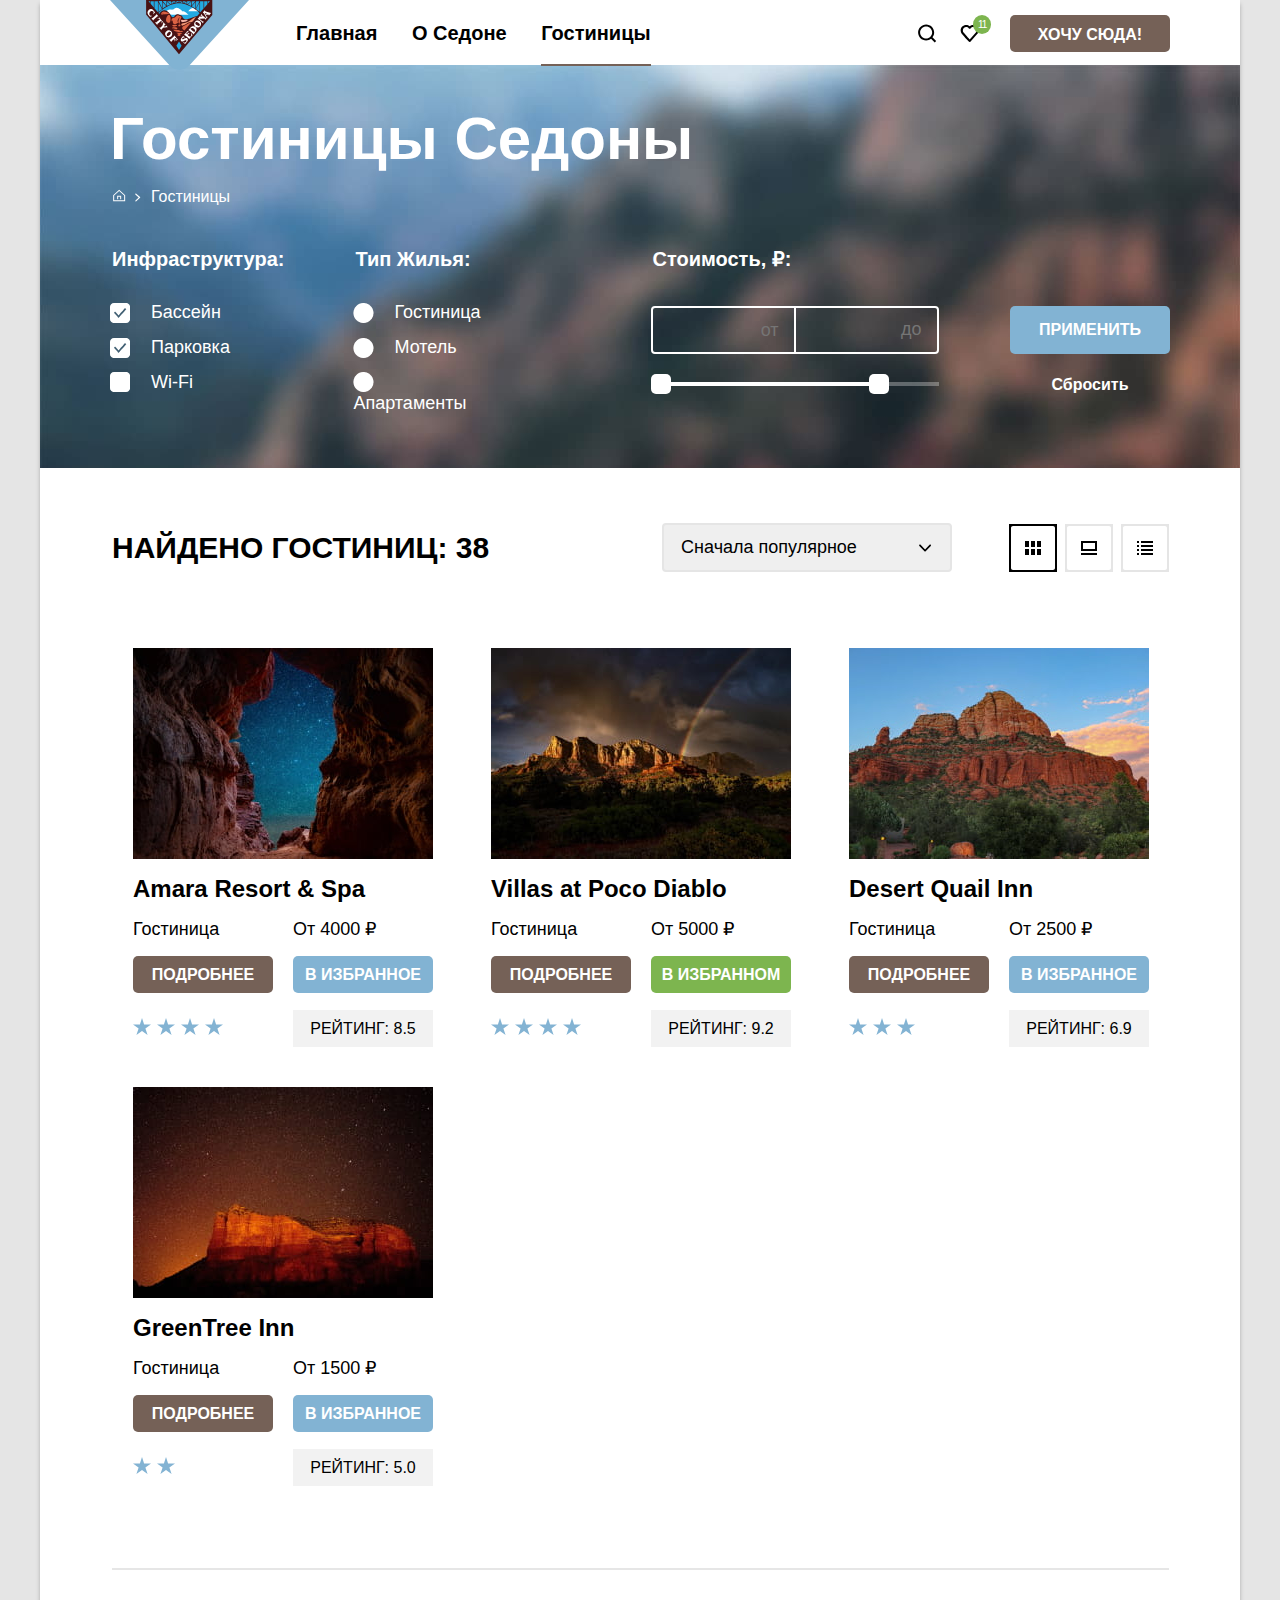
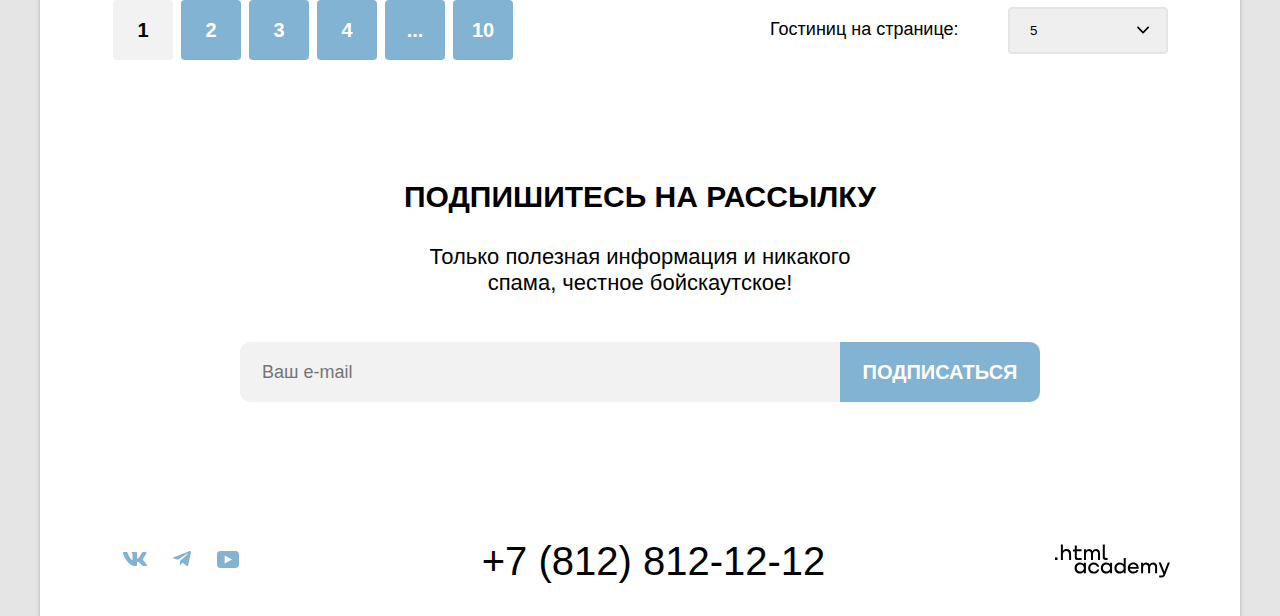
==== commit c3d91472: "правка переполнения" ====
--- a/catalog.html
+++ b/catalog.html
@@ -26,6 +26,7 @@
               <li class="navigation-item current-page">
                 <a class="navigation-link" href="#">Гостиницы</a>
               </li>
+
             </ul>
           </div>
           <ul class="navigation-list navigation-user">
--- a/styles/styles.css
+++ b/styles/styles.css
@@ -26,17 +26,23 @@
 }
 
 .navigation {
-  box-sizing: border-box;
+
   display: flex;
   justify-content: space-between;
   align-items: center;
-  height: 65px;
+  min-height: 65px;
   margin: 0 70px;
+}
+
+.page-header {
+  min-height: 70px;
+  margin-bottom: -5px;
 }
 
 .logo {
   height: 65px;
   margin-right: 30px;
+  align-self: start;
 }
 
 .htmlacademy-logo {
@@ -53,7 +59,7 @@
 }
 
 .navigation-list {
-  height: 66px;
+  min-height: 66px;
   padding-left: 17px;
   width: 500px;
 }
@@ -157,12 +163,19 @@
   margin: 0;
 }
 
+.advantage-content-wraper {
+  width: 230px;
+  margin: 0 auto;
+}
+
 .advantage-name {
+  word-wrap: break-word;
   text-transform: uppercase;
   margin: 0;
 }
 
 .advantage-description {
+  word-wrap: break-word;
   font-size: 18px;
   line-height: 21px;
   margin: 0;
@@ -208,18 +221,20 @@
 
 .search-hotel {
   box-sizing: border-box;
-  height: 417px;
-  margin: 0 auto;
+  min-height: 417px;
+  width: 1200px;
   display: flex;
   flex-direction: column;
   align-items: center;
 }
 
 .search-hotel-text {
+  word-wrap: break-word;
   line-height: 26px;
 }
 
 .search-hotel span {
+  word-wrap: break-word;
   font-weight: 700;
   font-size: 30px;
   line-height: 36px;
@@ -356,10 +371,12 @@
 .welcome-footer p {
   margin: 0;
   font-size: 22px;
+  margin-bottom:63px;
+  padding: 0 50px;
 }
 
 .welcome-footer {
-  height: 282px;
+  min-height: 282px;
   margin: 0 auto;
   display: flex;
   flex-direction: column;
@@ -376,7 +393,7 @@
 }
 
 footer {
-  height: 120px;
+  min-height: 120px;
   display: flex;
   justify-content: space-between;
   align-items: center;
@@ -397,6 +414,7 @@
   grid-template-columns: 1fr 1fr 1fr;
 }
 
+
 .advantage-image {
   grid-column: span 2;
   height: 384px;
@@ -407,7 +425,7 @@
   flex-direction: column;
   justify-content: center;
   width: 400px;
-  height: 384px;
+  min-height: 384px;
   box-sizing: border-box;
   text-align: center;
 
@@ -415,6 +433,7 @@
 
 .advantage-number {
   display: block;
+  word-wrap: break-word;
   font-size: 18px;
 }
 
@@ -450,8 +469,9 @@
   justify-content: space-between;
   background-image: url(../images/subscribe_background.jpg);
   background-repeat: no-repeat;
+  background-size: cover;
   color: #fff;
-  height: 411px;
+  min-height: 411px;
   line-height: 26px;
 }
 
@@ -461,6 +481,7 @@
 }
 
 .subscribe p {
+  word-wrap: break-word;
   width: 475px;
   margin: 0;
   font-size: 22px;
@@ -469,6 +490,7 @@
 }
 
 .subscribe h2 {
+  word-wrap: break-word;
   font-size: 30px;
   margin: 0;
 }
@@ -658,7 +680,7 @@
 }
 
 .search-button {
-  width: 574px;
+  min-width: 574px;
   height: 60px;
   font-size: 20px;
   line-height: 60px;
@@ -667,7 +689,7 @@
 .subscribe-button {
   font-family: "PT Sans", sans-serif;
   font-size: 20px;
-  width: 200px;
+  min-width: 200px;
   border-radius: 0 10px 10px 0;
 }
 
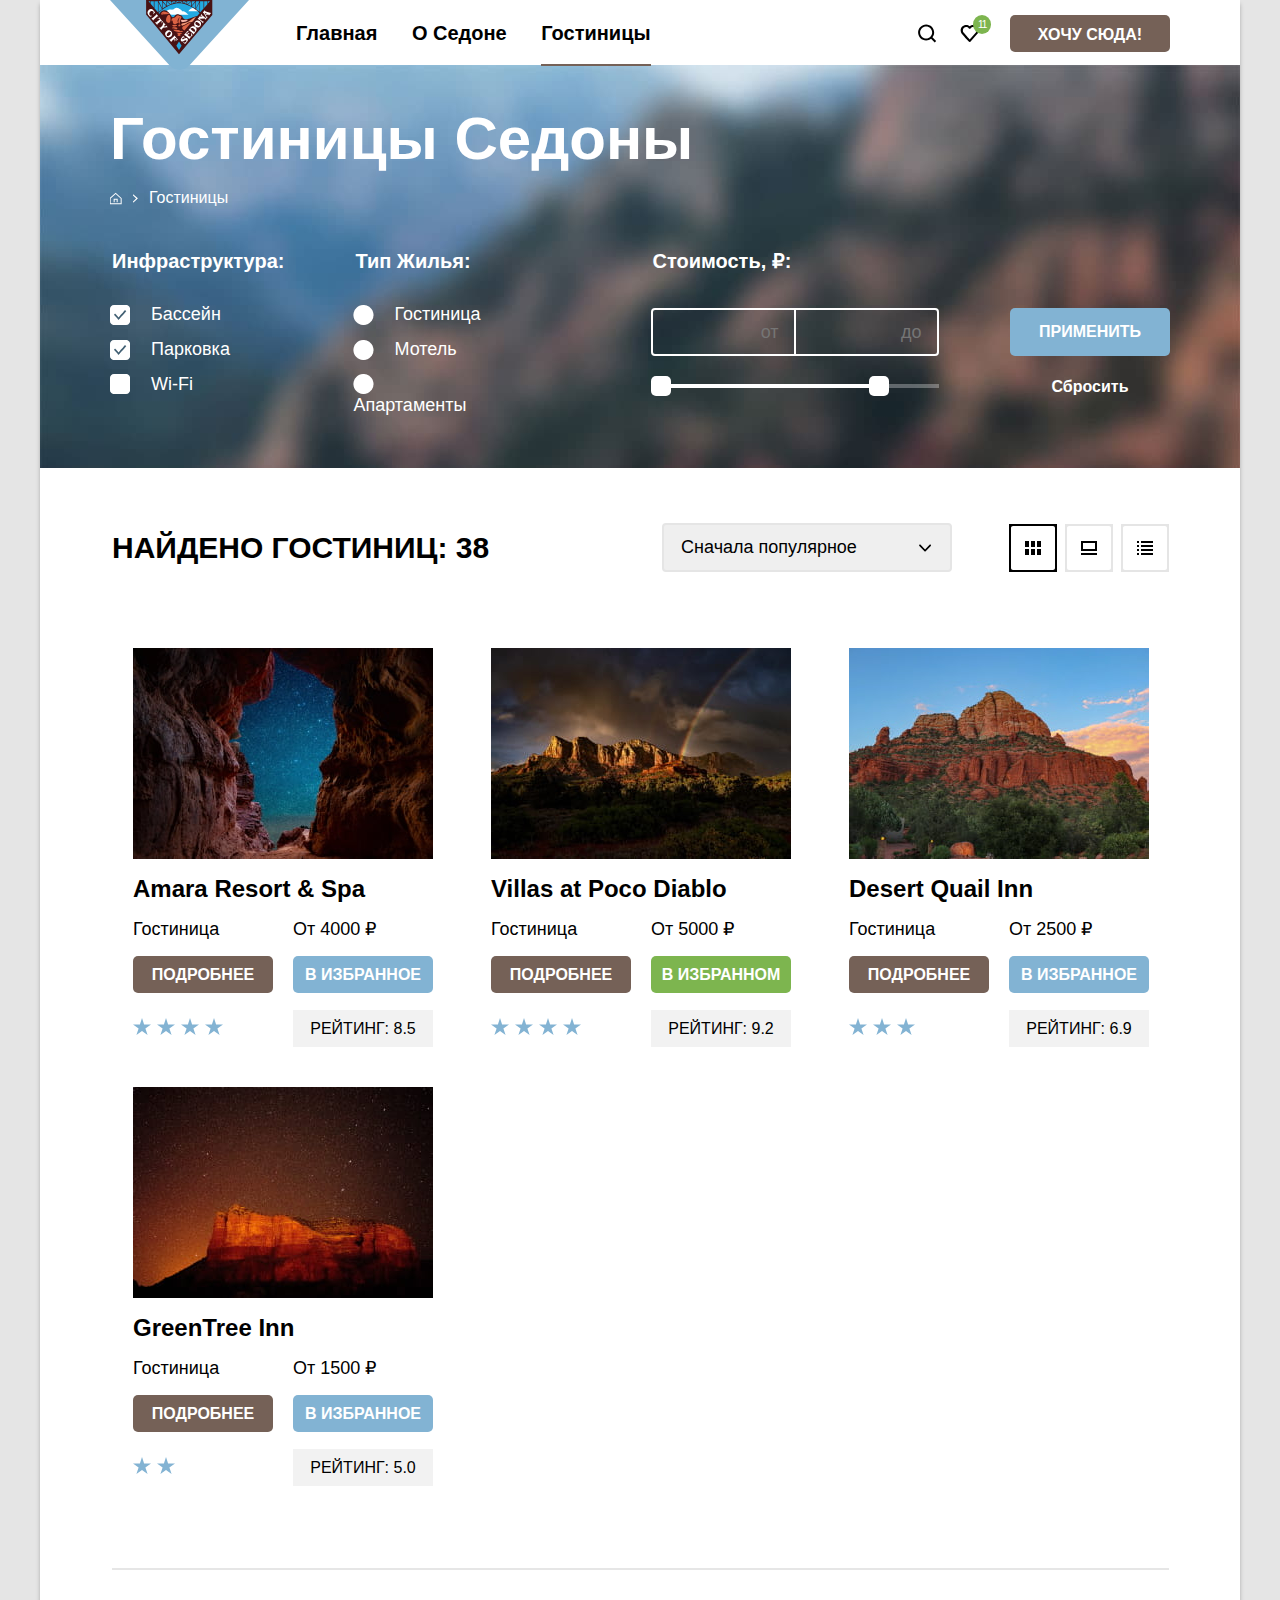
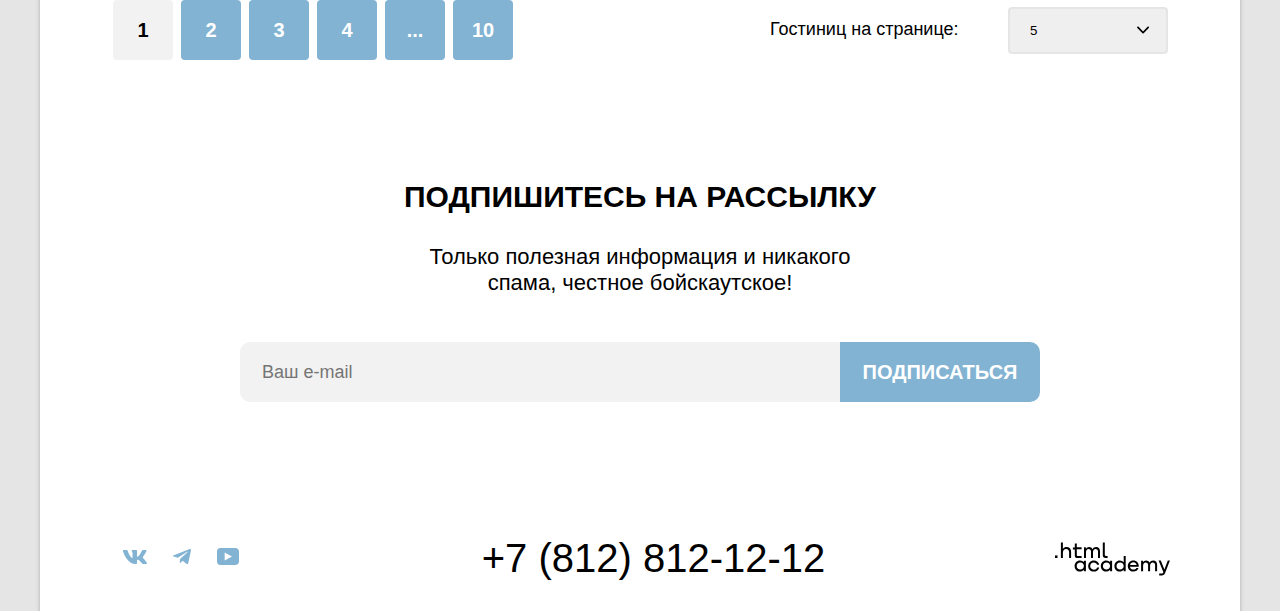
==== commit 400ecf38: "Merge pull request #11 from Tolyzenkov/master" ====
--- a/catalog.html
+++ b/catalog.html
@@ -13,7 +13,7 @@
       <header class="page-header">
         <nav class="navigation">
           <div class="navigation-list-wraper">
-            <a class="logo">
+            <a class="logo" href="#">
               <img src="images/logo.svg" height="70" width="139" alt="Логотип" />
             </a>
             <ul class="navigation-list">
@@ -42,7 +42,7 @@
               </a>
             </li>
             <li class="navigation-item">
-              <button class="button button-brown card-button">Хочу сюда!</button>
+              <button class="button button-brown card-button" type="button">Хочу сюда!</button>
             </li>
           </ul>
         </nav>
@@ -62,7 +62,7 @@
                   <span class="breadcrubs_arrow"></span>
                 </li>
                 <li class="breadcrubs-item">
-                  <a class="breadcrubs_hotels"> Гостиницы </a>
+                  <a class="breadcrubs_hotels" href="#"> Гостиницы </a>
                 </li>
               </ol>
             </header>
@@ -87,15 +87,15 @@
                   </fieldset>
                   <fieldset class="fieldset type">
                     <legend>Тип Жилья:</legend>
-                    <input type="radio" name="type" value="Hotel" id="Hotel"/>
+                    <input type="radio" name="type" value="Hotel" id="Hotel" />
                     <label for="Hotel">
                       Гостиница
                     </label>
-                    <input type="radio" name="type" value="Motel" id="Motel"/>
+                    <input type="radio" name="type" value="Motel" id="Motel" />
                     <label for="Motel">
                       Мотель
                     </label>
-                    <input type="radio" name="type" value="Apartments" id="Apartments"/>
+                    <input type="radio" name="type" value="Apartments" id="Apartments" />
                     <label for="Apartments">
                       Апартаменты
                     </label>
@@ -108,8 +108,8 @@
                   <div class="range">
                     <div class="scale-long"></div>
                     <div class="range-scale">
-                      <button class="range-min"><span class="visually-hidden">Минимальное значение</span></button>
-                      <button class="range-max"><span class="visually-hidden">Максимальное значение</span></button>
+                      <button class="range-min" type="button"><span class="visually-hidden">Минимальное значение</span></button>
+                      <button class="range-max" type="button"><span class="visually-hidden">Максимальное значение</span></button>
                     </div>
                   </div>
                 </fieldset>
@@ -266,7 +266,7 @@
             Только полезная информация и никакого спама, честное бойскаутское!
           </p>
           <form class="subscribe-form" action="https://echo.htmlacademy.ru/" method="post">
-            <input type="email" name="e-mail" placeholder="Ваш e-mail" />
+            <input class="input" type="email" name="e-mail" placeholder="Ваш e-mail" required/>
             <button class="button button-blue subscribe-button" type="submit">Подписаться</button>
           </form>
         </section>
--- a/styles/styles.css
+++ b/styles/styles.css
@@ -26,12 +26,16 @@
 }
 
 .navigation {
-
   display: flex;
   justify-content: space-between;
   align-items: center;
   min-height: 65px;
   margin: 0 70px;
+}
+
+.navigation a {
+  text-decoration: none;
+  color: black;
 }
 
 .page-header {
@@ -59,6 +63,7 @@
 }
 
 .navigation-list {
+  margin: 0;
   min-height: 66px;
   padding-left: 17px;
   width: 500px;
@@ -157,12 +162,6 @@
   margin: 0;
 }
 
-ol,
-ul {
-  padding: 0;
-  margin: 0;
-}
-
 .advantage-content-wraper {
   width: 230px;
   margin: 0 auto;
@@ -264,6 +263,8 @@
 }
 
 .hotel-list {
+  margin: 0;
+  padding: 0;
   width: 1056px;
   margin-left: 73px;
   margin-right: 71px;
@@ -279,7 +280,12 @@
   align-items: center;
 }
 
+.hotel-card a {
+  text-decoration: none;
+}
+
 .hotel-card-title {
+  color: black;
   margin: 0;
   margin-top: 12px;
 }
@@ -317,6 +323,8 @@
 }
 
 .telnumber {
+  text-decoration: none;
+  color: black;
   font-size: 40px;
 }
 
@@ -350,6 +358,7 @@
   display: flex;
   flex-direction: column;
   justify-content: space-between;
+  background-color: blue;
   background-image: url(../images/index_background.jpg);
   background-repeat: no-repeat;
   height: 485px;
@@ -392,13 +401,6 @@
   text-align: center;
 }
 
-footer {
-  min-height: 120px;
-  display: flex;
-  justify-content: space-between;
-  align-items: center;
-}
-
 .footer-wraper {
   display: flex;
   width: 1060px;
@@ -410,17 +412,22 @@
 }
 
 .advantages-list {
+  margin: 0;
+  padding: 0;
   display: grid;
   grid-template-columns: 1fr 1fr 1fr;
 }
 
 
 .advantage-image {
+  background-color: rgba(131, 179, 211, 1);
+  list-style: none;
   grid-column: span 2;
   height: 384px;
 }
 
 .advantages-item {
+  list-style: none;
   display: flex;
   flex-direction: column;
   justify-content: center;
@@ -475,6 +482,10 @@
   line-height: 26px;
 }
 
+.subscribe-main {
+  background-color: #715D56;
+}
+
 .subscribe-inner {
   background-image: none;
   color: black;
@@ -502,6 +513,7 @@
 
 .filter_block {
   height: 100%;
+  background-color: #715D56;
   background-image: url(../images/catalog_background.jpg);
   background-repeat: no-repeat;
   background-size: cover;
@@ -637,15 +649,6 @@
   flex-direction: column;
   justify-content: flex-start;
   margin-bottom: 40px;
-}
-
-a {
-  text-decoration: none;
-  color: black;
-}
-
-li {
-  list-style: none;
 }
 
 a.button {
@@ -680,6 +683,7 @@
 }
 
 .search-button {
+  text-decoration: none;
   min-width: 574px;
   height: 60px;
   font-size: 20px;
@@ -705,9 +709,14 @@
   height: 48px;
   border: 2px #fff solid;
   border-radius: 4px;
+  font-family: "PT Sans", sans-serif;
+  font-weight: 400;
+  font-size: 18px;
+  line-height: 21px;
   color: #fff;
   background: transparent;
   padding-right: 15px;
+  padding-left: 17px;
 }
 
 
@@ -721,11 +730,13 @@
   border-radius: 0 4px 4px 0;
 }
 
-.begin-price,
+.begin-price::placeholder,
 .end-price::placeholder {
   font-family: "PT Sans", sans-serif;
+  font-weight: 400;
   font-size: 18px;
   line-height: 21px;
+  vertical-align: middle;
   text-align: end;
 }
 
@@ -783,7 +794,7 @@
 
 
 
-input {
+.input {
   background-color: rgba(242, 242, 242, 1);
 }
 
@@ -843,8 +854,14 @@
 }
 
 .view-list {
+  margin: 0;
+  padding: 0;
   display: flex;
   margin-top: 5px;
+}
+
+.view-item {
+  list-style: none;
 }
 
 .view-item:not(.view-item:last-child) {
@@ -894,8 +911,14 @@
 }
 
 .stars {
-  display: flex;
-  align-items: center;
+  margin: 0;
+  padding: 0;
+  display: flex;
+  align-items: center;
+}
+
+.stars li {
+  list-style: none;
 }
 
 .stars li:not(.stars li:last-child) {
@@ -907,6 +930,8 @@
 }
 
 .social-list {
+  margin: 0;
+  padding: 0;
   display: flex;
   height: 34px;
   width: 142px;
@@ -986,15 +1011,18 @@
 .pagination-list {
   display: flex;
   margin: 0;
+  padding: 0;
   margin-left: 1px;
 }
 
 .pagination-item {
+  list-style: none;
   text-align: center;
 }
 
 
 .pagination-link {
+  text-decoration: none;
   display: block;
   font-size: 20px;
   font-weight: 700;
@@ -1047,7 +1075,14 @@
 }
 
 .breadcrubs {
-  margin-left: 3px;
+  display: flex;
+  align-items: center;
+  padding: 0;
+  margin: 0;
+}
+
+.breadcrubs a {
+  text-decoration: none;
 }
 
 .breadcrubs-item {
@@ -1056,15 +1091,25 @@
 }
 
 .breadcrubs-item:not(.breadcrubs-item:last-child) {
-  margin-right: 5px;
-}
-
-.home_page::after {
-  content: url(../images/breadcrubs_home.svg);
-}
-
-.breadcrubs_arrow::before {
-  content: url(../images/arrow.svg);
+  margin-right: 11px;
+}
+
+.home_page {
+  display: block;
+  background-image: url(../images/breadcrubs_home.svg);
+  background-repeat: no-repeat;
+  background-position: center;
+  height: 20px;
+  width: 12px;
+}
+
+.breadcrubs_arrow {
+  display: block;
+  background-image: url(../images/arrow.svg);
+  background-repeat: no-repeat;
+  background-position: center;
+  height: 20px;
+  width: 5px;
 }
 
 .range {
